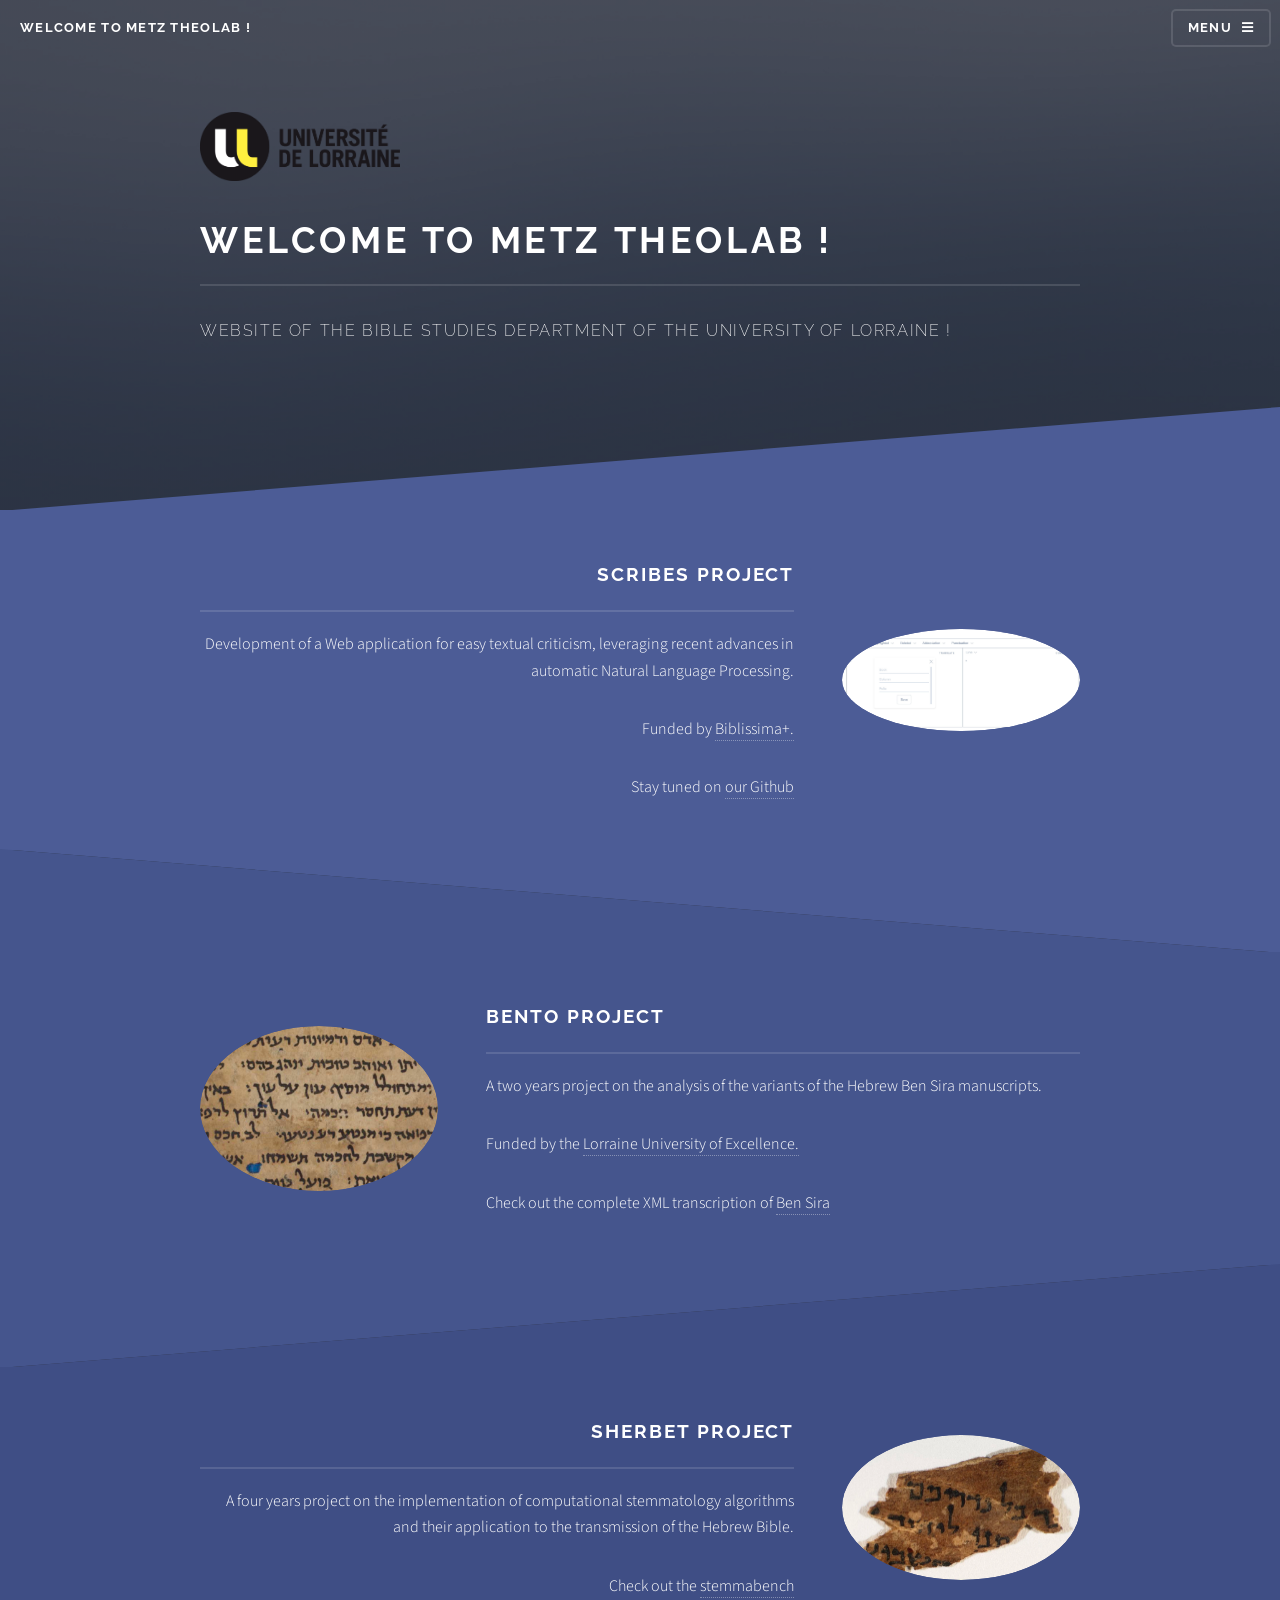
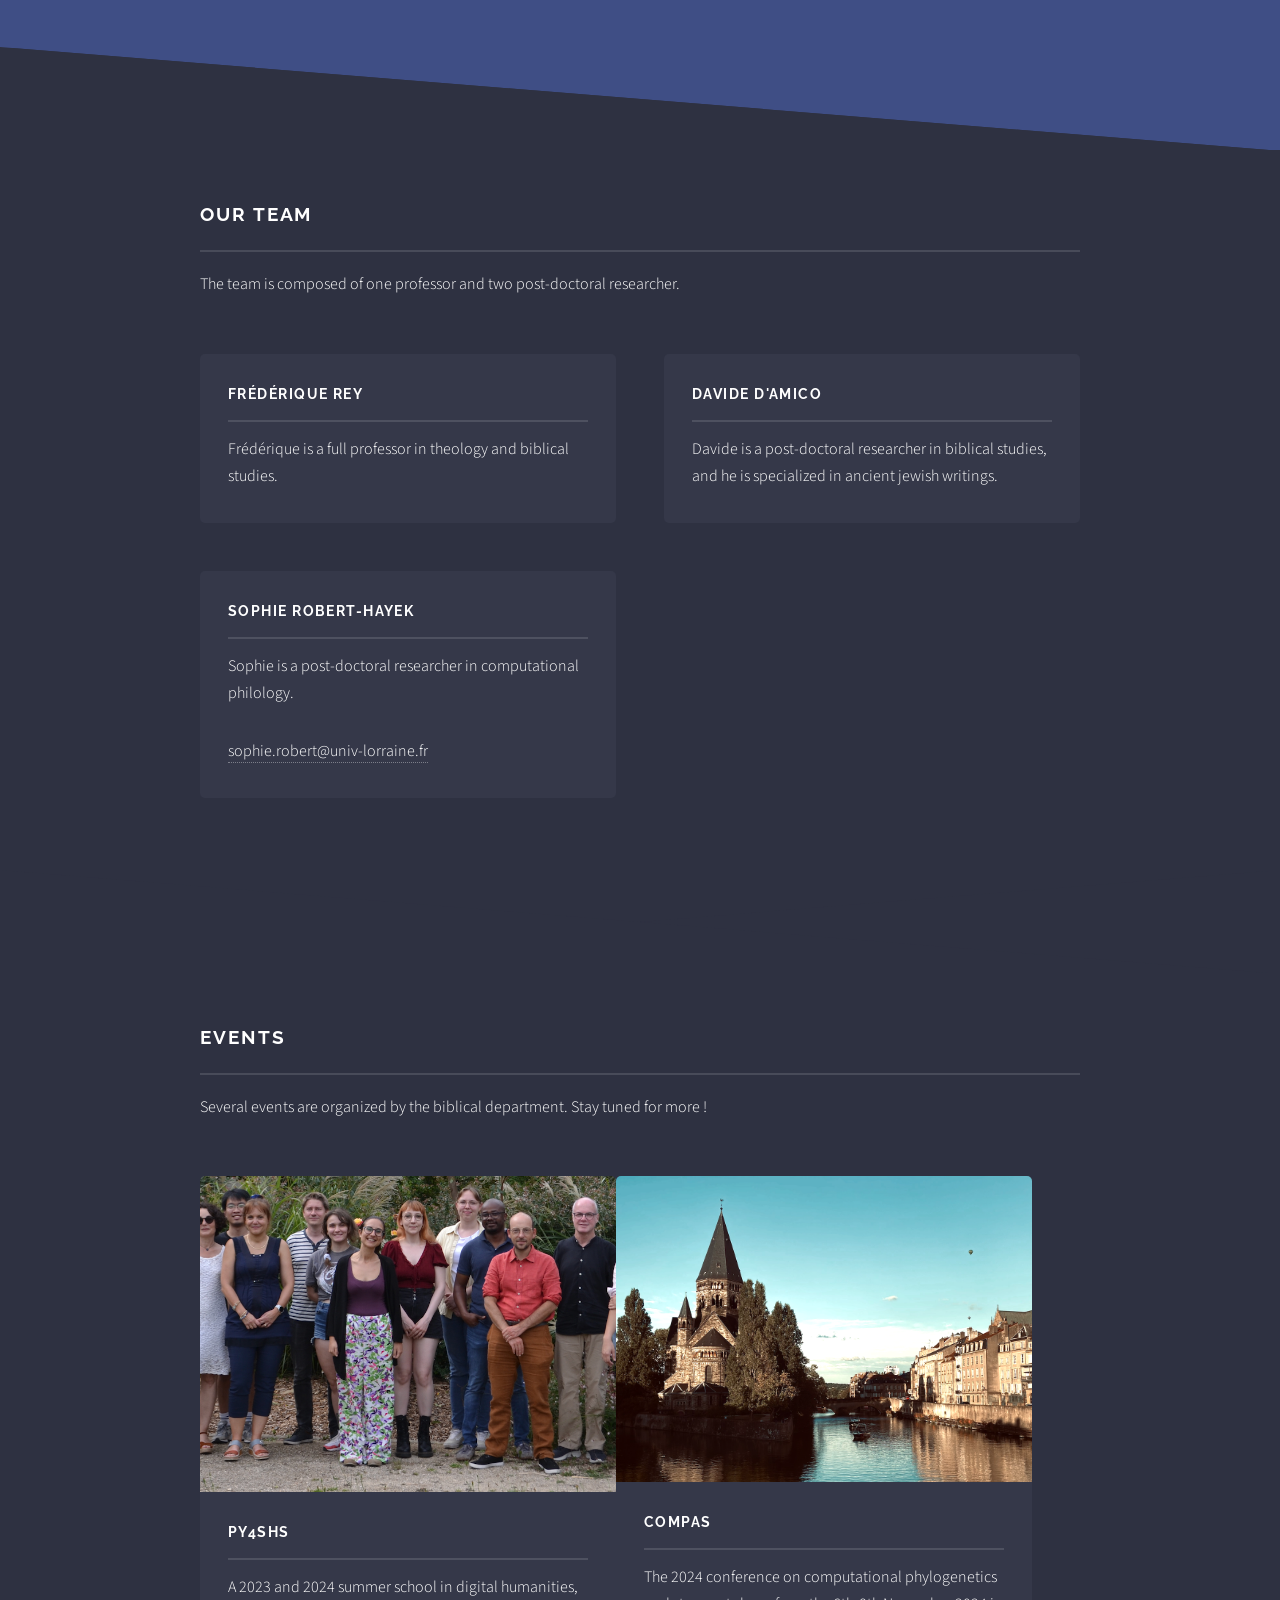
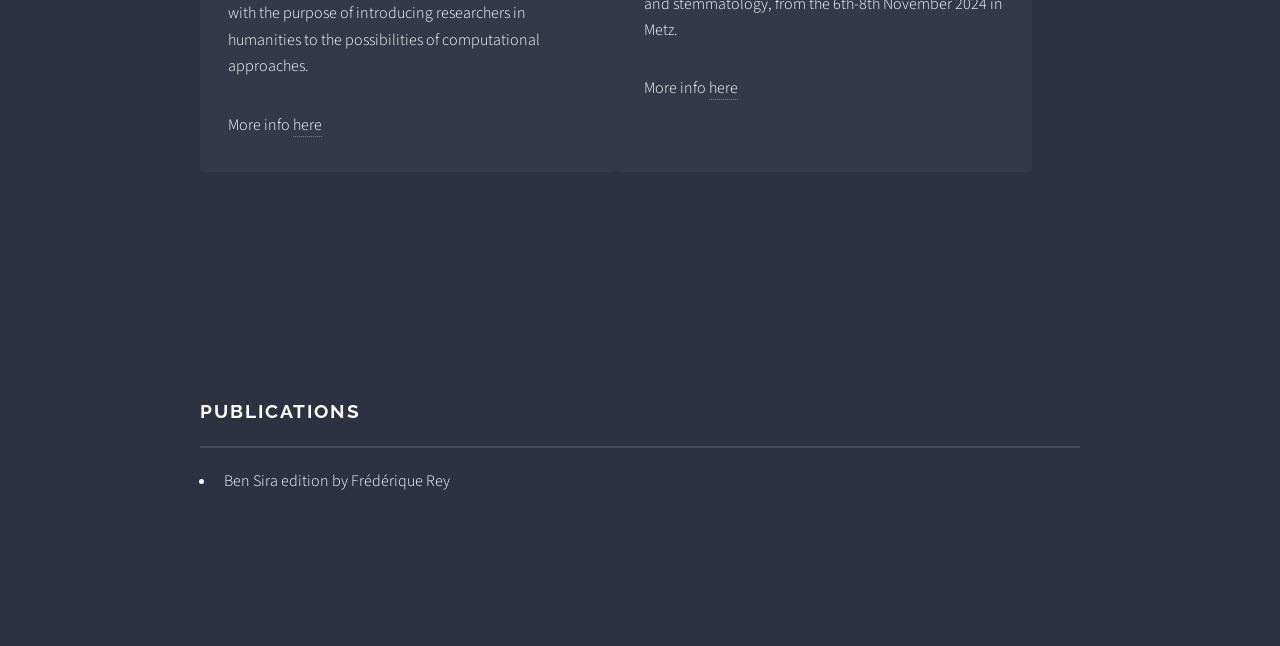
==== public/index.html @ 6e2c1bf9 "Refactor to fit automatic deployment standards" ====
<!DOCTYPE HTML>
<!--
	Solid State by HTML5 UP
	html5up.net | @ajlkn
	Free for personal and commercial use under the CCA 3.0 license (html5up.net/license)
-->
<html>
	<head>
		<title>Metz theolab</title>
		<meta charset="utf-8" />
		<meta name="viewport" content="width=device-width, initial-scale=1, user-scalable=no" />
		<link rel="stylesheet" href="assets/css/main.css" />
		<noscript><link rel="stylesheet" href="assets/css/noscript.css" /></noscript>
	</head>
	<body class="is-preload">

		<!-- Page Wrapper -->
			<div id="page-wrapper">

				<!-- Header -->
					<header id="header" class="alt">
						<h1><a href="index.html">Welcome to Metz theolab !</a></h1>
						<nav>
							<a href="#menu">Menu</a>
						</nav>
					</header>

				<!-- Menu -->
					<nav id="menu">
						<div class="inner">
							<h2>Menu</h2>
							<ul class="links">
								<li><a href="index.html">Home</a></li>
								<li><a href="#projects">Projects</a></li>
								<li><a href="#team">Team</a></li>
								<li><a href="#events">Events</a></li>
								<li><a href="#publications">Publications</a></li>

							</ul>
							<a href="#" class="close">Close</a>
						</div>
					</nav>

				<!-- Banner -->
					<section id="banner">
						<div class="inner">
							<div class="logo"><img src="images/logo.png" alt="" width="200px" /></div>
							<h2>Welcome to Metz theolab !</h2>
							<p>Website of the Bible studies department of the University of Lorraine !</p>
						</div>
					</section>

				<!-- Wrapper -->
					<section id="projects">

						<!-- One -->
							<section id="one" class="wrapper spotlight style1">
								<div class="inner">
									<a href="#" class="image"><img src="images/scribes.png" alt="" /></a>
									<div class="content">
										<h2 class="major">SCRIBES project</h2>
										<p>Development of a Web application for easy textual criticism, leveraging recent advances in automatic Natural Language Processing.</p>
										<p>Funded by <a href="https://projet.biblissima.fr">Biblissima+.</a></p>
										<p>Stay tuned on <a href="https://github.com/orgs/scribes-app/repositories">our Github</a></p>
									</div>
								</div>
							</section>

						<!-- Two -->
							<section id="two" class="wrapper alt spotlight style2">
								<div class="inner">
									<a href="#" class="image"><img src="images/bs.jpeg" alt="" /></a>
									<div class="content">
										<h2 class="major">BENTO project</h2>
										<p>A two years project on the analysis of the variants of the Hebrew Ben Sira manuscripts.</p>
										<p>Funded by the <a href="https://www.univ-lorraine.fr/lue/">Lorraine University of Excellence.</a></p>
										<p>Check out the complete XML transcription of <a href="https://github.com/metz-theolab/bensira-xml">Ben Sira</a></p>
									</div>
								</div>
							</section>

						<!-- Three -->
							<section id="three" class="wrapper spotlight style3">
								<div class="inner">
									<a href="#" class="image"><img src="images/qumran.jpeg" alt="" /></a>
									<div class="content">
										<h2 class="major">SHERBET project</h2>
										<p>A four years project on the implementation of computational stemmatology algorithms and their application to the transmission of the Hebrew Bible.</p>
										<p>Check out the <a href="https://github.com/metz-theolab/stemmabench">stemmabench</a></p>
									</div>
								</div>
							</section>

						<!-- Four -->
							<section id="team" class="wrapper alt style1">
								<div class="inner">
									<h2 class="major">Our team</h2>
									<p>The team is composed of one professor and two post-doctoral researcher.</p>
									<section class="features">
										<article>
											<a class="image"><img src="images/pic04.jpg" alt="" /></a>
											<h3 class="major">Frédérique Rey</h3>
											<p>Frédérique is a full professor in theology and biblical studies.</p>
										</article>
										<article>
											<a class="image"><img src="images/pic05.jpg" alt="" /></a>
											<h3 class="major">Davide D'Amico</h3>
											<p>Davide is a post-doctoral researcher in biblical studies, and he is specialized in ancient jewish writings.</p>
										</article>
										<article>
											<a class="image"><img src="images/pic06.jpg" alt="" /></a>
											<h3 class="major">Sophie Robert-Hayek</h3>
											<p>Sophie is a post-doctoral researcher in computational philology.</p>
											<p><a href= "mailto: sophie.robert@univ-lorraine.fr"> sophie.robert@univ-lorraine.fr</p>
										</article>
									</section>
								</div>
							</section>

					</section>

				<!-- Footer -->
					<section id="events" class="wrapper alt style1">

						<div class="inner">
							<h2 class="major">Events</h2>
							<p>Several events are organized by the biblical department. Stay tuned for more !</p>
						<section class="features">
						<article>
							<a class="image"><img src="images/py4shs.png" alt="" /></a>
							<h3 class="major">Py4SHS</h3>
							<p>A 2023 and 2024 summer school in digital humanities, with the purpose of introducing researchers in humanities to the possibilities of computational approaches.</p>
							<p>More info <a href="https://py4shs.github.io">here</p>
						</article>
						<article>
							<a class="image"><img src="images/compas.png" alt="" /></a>
							<h3 class="major">COMPAS</h3>
							<p>The 2024 conference on computational phylogenetics and stemmatology, from the 6th-8th November 2024 in Metz.</p>
							<p>More info <a href= "https://compas2024.github.io">here</p>
						</article>
					</section>

						</div>
					</section>
				</section>
					<section id="publications" class="wrapper alt style1">
						<div class="inner">
							<h2 class="major">Publications</h2>
						<ul>
						<li>Ben Sira edition by Frédérique Rey</li>
						</ul>
					</div>

					</section>

			</div>

		<!-- Scripts -->
			<script src="assets/js/jquery.min.js"></script>
			<script src="assets/js/jquery.scrollex.min.js"></script>
			<script src="assets/js/browser.min.js"></script>
			<script src="assets/js/breakpoints.min.js"></script>
			<script src="assets/js/util.js"></script>
			<script src="assets/js/main.js"></script>

	</body>
</html>
---- public/assets/css/main.css ----
@import url(fontawesome-all.min.css);
@import url("https://fonts.googleapis.com/css?family=Raleway:200,700|Source+Sans+Pro:300,600,300italic,600italic");

/*
	Solid State by HTML5 UP
	html5up.net | @ajlkn
	Free for personal and commercial use under the CCA 3.0 license (html5up.net/license)
*/

html, body, div, span, applet, object,
iframe, h1, h2, h3, h4, h5, h6, p, blockquote,
pre, a, abbr, acronym, address, big, cite,
code, del, dfn, em, img, ins, kbd, q, s, samp,
small, strike, strong, sub, sup, tt, var, b,
u, i, center, dl, dt, dd, ol, ul, li, fieldset,
form, label, legend, table, caption, tbody,
tfoot, thead, tr, th, td, article, aside,
canvas, details, embed, figure, figcaption,
footer, header, hgroup, menu, nav, output, ruby,
section, summary, time, mark, audio, video {
	margin: 0;
	padding: 0;
	border: 0;
	font-size: 100%;
	font: inherit;
	vertical-align: baseline;}

article, aside, details, figcaption, figure,
footer, header, hgroup, menu, nav, section {
	display: block;}

body {
	line-height: 1;
}

ol, ul {
	list-style: none;
}

blockquote, q {
	quotes: none;
}

	blockquote:before, blockquote:after, q:before, q:after {
		content: '';
		content: none;
	}

table {
	border-collapse: collapse;
	border-spacing: 0;
}

body {
	-webkit-text-size-adjust: none;
}

mark {
	background-color: transparent;
	color: inherit;
}

input::-moz-focus-inner {
	border: 0;
	padding: 0;
}

input, select, textarea {
	-moz-appearance: none;
	-webkit-appearance: none;
	-ms-appearance: none;
	appearance: none;
}

/* Basic */

	@-ms-viewport {
		width: device-width;
	}

	body {
		-ms-overflow-style: scrollbar;
	}

	@media screen and (max-width: 480px) {

		html, body {
			min-width: 320px;
		}

	}

	html {
		box-sizing: border-box;
	}

	*, *:before, *:after {
		box-sizing: inherit;
	}

	body {
		background-color: #2e3141;
		background-image: linear-gradient(to top, rgba(46, 49, 65, 0.8), rgba(46, 49, 65, 0.8)), url("../../images/bg.jpg");
		background-size: auto,
 cover;
		background-attachment: fixed,
 fixed;
		background-position: center,
 center;
	}

		body.is-preload *, body.is-preload *:before, body.is-preload *:after {
			-moz-animation: none !important;
			-webkit-animation: none !important;
			-ms-animation: none !important;
			animation: none !important;
			-moz-transition: none !important;
			-webkit-transition: none !important;
			-ms-transition: none !important;
			transition: none !important;
		}

/* Type */

	body, input, select, textarea {
		color: #ffffff;
		font-family: "Source Sans Pro", Helvetica, sans-serif;
		font-size: 16.5pt;
		font-weight: 300;
		line-height: 1.65;
	}

		@media screen and (max-width: 1680px) {

			body, input, select, textarea {
				font-size: 13pt;
			}

		}

		@media screen and (max-width: 1280px) {

			body, input, select, textarea {
				font-size: 12pt;
			}

		}

		@media screen and (max-width: 980px) {

			body, input, select, textarea {
				font-size: 12pt;
			}

		}

		@media screen and (max-width: 736px) {

			body, input, select, textarea {
				font-size: 12pt;
			}

		}

		@media screen and (max-width: 480px) {

			body, input, select, textarea {
				font-size: 12pt;
			}

		}

	a {
		-moz-transition: color 0.2s ease-in-out, border-bottom-color 0.2s ease-in-out;
		-webkit-transition: color 0.2s ease-in-out, border-bottom-color 0.2s ease-in-out;
		-ms-transition: color 0.2s ease-in-out, border-bottom-color 0.2s ease-in-out;
		transition: color 0.2s ease-in-out, border-bottom-color 0.2s ease-in-out;
		border-bottom: dotted 1px rgba(255, 255, 255, 0.35);
		color: #ffffff;
		text-decoration: none;
	}

		a:hover {
			border-bottom-color: transparent;
			color: #ffffff !important;
		}

		a.special:not(.button) {
			text-decoration: none;
			border-bottom: 0;
			display: block;
			font-family: Raleway, Helvetica, sans-serif;
			font-size: 0.8em;
			font-weight: 700;
			letter-spacing: 0.1em;
			margin: 0 0 2em 0;
			text-transform: uppercase;
		}

			a.special:not(.button):before {
				-moz-osx-font-smoothing: grayscale;
				-webkit-font-smoothing: antialiased;
				display: inline-block;
				font-style: normal;
				font-variant: normal;
				text-rendering: auto;
				line-height: 1;
				text-transform: none !important;
				font-family: 'Font Awesome 5 Free';
				font-weight: 900;
			}

			a.special:not(.button):before {
				-moz-transition: background-color 0.2s ease-in-out;
				-webkit-transition: background-color 0.2s ease-in-out;
				-ms-transition: background-color 0.2s ease-in-out;
				transition: background-color 0.2s ease-in-out;
				border-radius: 100%;
				border: solid 2px rgba(255, 255, 255, 0.125);
				content: '\f105';
				display: inline-block;
				font-size: 1.25em;
				height: 2em;
				line-height: 1.75em;
				margin-right: 0.85em;
				text-align: center;
				text-indent: 0.15em;
				vertical-align: middle;
				width: 2em;
			}

			a.special:not(.button):hover:before {
				background-color: rgba(255, 255, 255, 0.025);
			}

			a.special:not(.button):active:before {
				background-color: rgba(255, 255, 255, 0.075);
			}

	strong, b {
		color: #ffffff;
		font-weight: 600;
	}

	em, i {
		font-style: italic;
	}

	p {
		margin: 0 0 2em 0;
	}

	h1, h2, h3, h4, h5, h6 {
		color: #ffffff;
		font-family: Raleway, Helvetica, sans-serif;
		font-weight: 700;
		letter-spacing: 0.1em;
		margin: 0 0 1em 0;
		text-transform: uppercase;
	}

		h1 a, h2 a, h3 a, h4 a, h5 a, h6 a {
			color: inherit;
			text-decoration: none;
			border-bottom: 0;
		}

		h1 span, h2 span, h3 span, h4 span, h5 span, h6 span {
			font-weight: 200;
		}

		h1.major, h2.major, h3.major, h4.major, h5.major, h6.major {
			padding-bottom: 1em;
			border-bottom: solid 2px rgba(255, 255, 255, 0.125);
		}

	h2 {
		font-size: 1.2em;
	}

	h3 {
		font-size: 0.9em;
	}

	h4 {
		font-size: 0.7em;
	}

	h5 {
		font-size: 0.7em;
	}

	h6 {
		font-size: 0.7em;
	}

	@media screen and (max-width: 736px) {

		h2 {
			font-size: 1em;
		}

		h3 {
			font-size: 0.8em;
		}

	}

	sub {
		font-size: 0.8em;
		position: relative;
		top: 0.5em;
	}

	sup {
		font-size: 0.8em;
		position: relative;
		top: -0.5em;
	}

	blockquote {
		border-left: solid 4px rgba(255, 255, 255, 0.125);
		font-style: italic;
		margin: 0 0 2em 0;
		padding: 0.5em 0 0.5em 2em;
	}

	code {
		background: rgba(255, 255, 255, 0.025);
		border-radius: 5px;
		border: solid 2px rgba(255, 255, 255, 0.125);
		font-family: "Courier New", monospace;
		font-size: 0.9em;
		margin: 0 0.25em;
		padding: 0.25em 0.65em;
	}

	pre {
		-webkit-overflow-scrolling: touch;
		font-family: "Courier New", monospace;
		font-size: 0.9em;
		margin: 0 0 2em 0;
	}

		pre code {
			display: block;
			line-height: 1.75em;
			padding: 1em 1.5em;
			overflow-x: auto;
		}

	hr {
		border: 0;
		border-bottom: solid 2px rgba(255, 255, 255, 0.125);
		margin: 2.5em 0;
	}

		hr.major {
			margin: 4em 0;
		}

	.align-left {
		text-align: left;
	}

	.align-center {
		text-align: center;
	}

	.align-right {
		text-align: right;
	}

/* Row */

	.row {
		display: flex;
		flex-wrap: wrap;
		box-sizing: border-box;
		align-items: stretch;
	}

		.row > * {
			box-sizing: border-box;
		}

		.row.gtr-uniform > * > :last-child {
			margin-bottom: 0;
		}

		.row.aln-left {
			justify-content: flex-start;
		}

		.row.aln-center {
			justify-content: center;
		}

		.row.aln-right {
			justify-content: flex-end;
		}

		.row.aln-top {
			align-items: flex-start;
		}

		.row.aln-middle {
			align-items: center;
		}

		.row.aln-bottom {
			align-items: flex-end;
		}

		.row > .imp {
			order: -1;
		}

		.row > .col-1 {
			width: 8.33333%;
		}

		.row > .off-1 {
			margin-left: 8.33333%;
		}

		.row > .col-2 {
			width: 16.66667%;
		}

		.row > .off-2 {
			margin-left: 16.66667%;
		}

		.row > .col-3 {
			width: 25%;
		}

		.row > .off-3 {
			margin-left: 25%;
		}

		.row > .col-4 {
			width: 33.33333%;
		}

		.row > .off-4 {
			margin-left: 33.33333%;
		}

		.row > .col-5 {
			width: 41.66667%;
		}

		.row > .off-5 {
			margin-left: 41.66667%;
		}

		.row > .col-6 {
			width: 50%;
		}

		.row > .off-6 {
			margin-left: 50%;
		}

		.row > .col-7 {
			width: 58.33333%;
		}

		.row > .off-7 {
			margin-left: 58.33333%;
		}

		.row > .col-8 {
			width: 66.66667%;
		}

		.row > .off-8 {
			margin-left: 66.66667%;
		}

		.row > .col-9 {
			width: 75%;
		}

		.row > .off-9 {
			margin-left: 75%;
		}

		.row > .col-10 {
			width: 83.33333%;
		}

		.row > .off-10 {
			margin-left: 83.33333%;
		}

		.row > .col-11 {
			width: 91.66667%;
		}

		.row > .off-11 {
			margin-left: 91.66667%;
		}

		.row > .col-12 {
			width: 100%;
		}

		.row > .off-12 {
			margin-left: 100%;
		}

		.row.gtr-0 {
			margin-top: 0;
			margin-left: 0em;
		}

			.row.gtr-0 > * {
				padding: 0 0 0 0em;
			}

			.row.gtr-0.gtr-uniform {
				margin-top: 0em;
			}

				.row.gtr-0.gtr-uniform > * {
					padding-top: 0em;
				}

		.row.gtr-25 {
			margin-top: 0;
			margin-left: -0.4375em;
		}

			.row.gtr-25 > * {
				padding: 0 0 0 0.4375em;
			}

			.row.gtr-25.gtr-uniform {
				margin-top: -0.4375em;
			}

				.row.gtr-25.gtr-uniform > * {
					padding-top: 0.4375em;
				}

		.row.gtr-50 {
			margin-top: 0;
			margin-left: -0.875em;
		}

			.row.gtr-50 > * {
				padding: 0 0 0 0.875em;
			}

			.row.gtr-50.gtr-uniform {
				margin-top: -0.875em;
			}

				.row.gtr-50.gtr-uniform > * {
					padding-top: 0.875em;
				}

		.row {
			margin-top: 0;
			margin-left: -1.75em;
		}

			.row > * {
				padding: 0 0 0 1.75em;
			}

			.row.gtr-uniform {
				margin-top: -1.75em;
			}

				.row.gtr-uniform > * {
					padding-top: 1.75em;
				}

		.row.gtr-150 {
			margin-top: 0;
			margin-left: -2.625em;
		}

			.row.gtr-150 > * {
				padding: 0 0 0 2.625em;
			}

			.row.gtr-150.gtr-uniform {
				margin-top: -2.625em;
			}

				.row.gtr-150.gtr-uniform > * {
					padding-top: 2.625em;
				}

		.row.gtr-200 {
			margin-top: 0;
			margin-left: -3.5em;
		}

			.row.gtr-200 > * {
				padding: 0 0 0 3.5em;
			}

			.row.gtr-200.gtr-uniform {
				margin-top: -3.5em;
			}

				.row.gtr-200.gtr-uniform > * {
					padding-top: 3.5em;
				}

		@media screen and (max-width: 1680px) {

			.row {
				display: flex;
				flex-wrap: wrap;
				box-sizing: border-box;
				align-items: stretch;
			}

				.row > * {
					box-sizing: border-box;
				}

				.row.gtr-uniform > * > :last-child {
					margin-bottom: 0;
				}

				.row.aln-left {
					justify-content: flex-start;
				}

				.row.aln-center {
					justify-content: center;
				}

				.row.aln-right {
					justify-content: flex-end;
				}

				.row.aln-top {
					align-items: flex-start;
				}

				.row.aln-middle {
					align-items: center;
				}

				.row.aln-bottom {
					align-items: flex-end;
				}

				.row > .imp-xlarge {
					order: -1;
				}

				.row > .col-1-xlarge {
					width: 8.33333%;
				}

				.row > .off-1-xlarge {
					margin-left: 8.33333%;
				}

				.row > .col-2-xlarge {
					width: 16.66667%;
				}

				.row > .off-2-xlarge {
					margin-left: 16.66667%;
				}

				.row > .col-3-xlarge {
					width: 25%;
				}

				.row > .off-3-xlarge {
					margin-left: 25%;
				}

				.row > .col-4-xlarge {
					width: 33.33333%;
				}

				.row > .off-4-xlarge {
					margin-left: 33.33333%;
				}

				.row > .col-5-xlarge {
					width: 41.66667%;
				}

				.row > .off-5-xlarge {
					margin-left: 41.66667%;
				}

				.row > .col-6-xlarge {
					width: 50%;
				}

				.row > .off-6-xlarge {
					margin-left: 50%;
				}

				.row > .col-7-xlarge {
					width: 58.33333%;
				}

				.row > .off-7-xlarge {
					margin-left: 58.33333%;
				}

				.row > .col-8-xlarge {
					width: 66.66667%;
				}

				.row > .off-8-xlarge {
					margin-left: 66.66667%;
				}

				.row > .col-9-xlarge {
					width: 75%;
				}

				.row > .off-9-xlarge {
					margin-left: 75%;
				}

				.row > .col-10-xlarge {
					width: 83.33333%;
				}

				.row > .off-10-xlarge {
					margin-left: 83.33333%;
				}

				.row > .col-11-xlarge {
					width: 91.66667%;
				}

				.row > .off-11-xlarge {
					margin-left: 91.66667%;
				}

				.row > .col-12-xlarge {
					width: 100%;
				}

				.row > .off-12-xlarge {
					margin-left: 100%;
				}

				.row.gtr-0 {
					margin-top: 0;
					margin-left: 0em;
				}

					.row.gtr-0 > * {
						padding: 0 0 0 0em;
					}

					.row.gtr-0.gtr-uniform {
						margin-top: 0em;
					}

						.row.gtr-0.gtr-uniform > * {
							padding-top: 0em;
						}

				.row.gtr-25 {
					margin-top: 0;
					margin-left: -0.4375em;
				}

					.row.gtr-25 > * {
						padding: 0 0 0 0.4375em;
					}

					.row.gtr-25.gtr-uniform {
						margin-top: -0.4375em;
					}

						.row.gtr-25.gtr-uniform > * {
							padding-top: 0.4375em;
						}

				.row.gtr-50 {
					margin-top: 0;
					margin-left: -0.875em;
				}

					.row.gtr-50 > * {
						padding: 0 0 0 0.875em;
					}

					.row.gtr-50.gtr-uniform {
						margin-top: -0.875em;
					}

						.row.gtr-50.gtr-uniform > * {
							padding-top: 0.875em;
						}

				.row {
					margin-top: 0;
					margin-left: -1.75em;
				}

					.row > * {
						padding: 0 0 0 1.75em;
					}

					.row.gtr-uniform {
						margin-top: -1.75em;
					}

						.row.gtr-uniform > * {
							padding-top: 1.75em;
						}

				.row.gtr-150 {
					margin-top: 0;
					margin-left: -2.625em;
				}

					.row.gtr-150 > * {
						padding: 0 0 0 2.625em;
					}

					.row.gtr-150.gtr-uniform {
						margin-top: -2.625em;
					}

						.row.gtr-150.gtr-uniform > * {
							padding-top: 2.625em;
						}

				.row.gtr-200 {
					margin-top: 0;
					margin-left: -3.5em;
				}

					.row.gtr-200 > * {
						padding: 0 0 0 3.5em;
					}

					.row.gtr-200.gtr-uniform {
						margin-top: -3.5em;
					}

						.row.gtr-200.gtr-uniform > * {
							padding-top: 3.5em;
						}

		}

		@media screen and (max-width: 1280px) {

			.row {
				display: flex;
				flex-wrap: wrap;
				box-sizing: border-box;
				align-items: stretch;
			}

				.row > * {
					box-sizing: border-box;
				}

				.row.gtr-uniform > * > :last-child {
					margin-bottom: 0;
				}

				.row.aln-left {
					justify-content: flex-start;
				}

				.row.aln-center {
					justify-content: center;
				}

				.row.aln-right {
					justify-content: flex-end;
				}

				.row.aln-top {
					align-items: flex-start;
				}

				.row.aln-middle {
					align-items: center;
				}

				.row.aln-bottom {
					align-items: flex-end;
				}

				.row > .imp-large {
					order: -1;
				}

				.row > .col-1-large {
					width: 8.33333%;
				}

				.row > .off-1-large {
					margin-left: 8.33333%;
				}

				.row > .col-2-large {
					width: 16.66667%;
				}

				.row > .off-2-large {
					margin-left: 16.66667%;
				}

				.row > .col-3-large {
					width: 25%;
				}

				.row > .off-3-large {
					margin-left: 25%;
				}

				.row > .col-4-large {
					width: 33.33333%;
				}

				.row > .off-4-large {
					margin-left: 33.33333%;
				}

				.row > .col-5-large {
					width: 41.66667%;
				}

				.row > .off-5-large {
					margin-left: 41.66667%;
				}

				.row > .col-6-large {
					width: 50%;
				}

				.row > .off-6-large {
					margin-left: 50%;
				}

				.row > .col-7-large {
					width: 58.33333%;
				}

				.row > .off-7-large {
					margin-left: 58.33333%;
				}

				.row > .col-8-large {
					width: 66.66667%;
				}

				.row > .off-8-large {
					margin-left: 66.66667%;
				}

				.row > .col-9-large {
					width: 75%;
				}

				.row > .off-9-large {
					margin-left: 75%;
				}

				.row > .col-10-large {
					width: 83.33333%;
				}

				.row > .off-10-large {
					margin-left: 83.33333%;
				}

				.row > .col-11-large {
					width: 91.66667%;
				}

				.row > .off-11-large {
					margin-left: 91.66667%;
				}

				.row > .col-12-large {
					width: 100%;
				}

				.row > .off-12-large {
					margin-left: 100%;
				}

				.row.gtr-0 {
					margin-top: 0;
					margin-left: 0em;
				}

					.row.gtr-0 > * {
						padding: 0 0 0 0em;
					}

					.row.gtr-0.gtr-uniform {
						margin-top: 0em;
					}

						.row.gtr-0.gtr-uniform > * {
							padding-top: 0em;
						}

				.row.gtr-25 {
					margin-top: 0;
					margin-left: -0.4375em;
				}

					.row.gtr-25 > * {
						padding: 0 0 0 0.4375em;
					}

					.row.gtr-25.gtr-uniform {
						margin-top: -0.4375em;
					}

						.row.gtr-25.gtr-uniform > * {
							padding-top: 0.4375em;
						}

				.row.gtr-50 {
					margin-top: 0;
					margin-left: -0.875em;
				}

					.row.gtr-50 > * {
						padding: 0 0 0 0.875em;
					}

					.row.gtr-50.gtr-uniform {
						margin-top: -0.875em;
					}

						.row.gtr-50.gtr-uniform > * {
							padding-top: 0.875em;
						}

				.row {
					margin-top: 0;
					margin-left: -1.75em;
				}

					.row > * {
						padding: 0 0 0 1.75em;
					}

					.row.gtr-uniform {
						margin-top: -1.75em;
					}

						.row.gtr-uniform > * {
							padding-top: 1.75em;
						}

				.row.gtr-150 {
					margin-top: 0;
					margin-left: -2.625em;
				}

					.row.gtr-150 > * {
						padding: 0 0 0 2.625em;
					}

					.row.gtr-150.gtr-uniform {
						margin-top: -2.625em;
					}

						.row.gtr-150.gtr-uniform > * {
							padding-top: 2.625em;
						}

				.row.gtr-200 {
					margin-top: 0;
					margin-left: -3.5em;
				}

					.row.gtr-200 > * {
						padding: 0 0 0 3.5em;
					}

					.row.gtr-200.gtr-uniform {
						margin-top: -3.5em;
					}

						.row.gtr-200.gtr-uniform > * {
							padding-top: 3.5em;
						}

		}

		@media screen and (max-width: 980px) {

			.row {
				display: flex;
				flex-wrap: wrap;
				box-sizing: border-box;
				align-items: stretch;
			}

				.row > * {
					box-sizing: border-box;
				}

				.row.gtr-uniform > * > :last-child {
					margin-bottom: 0;
				}

				.row.aln-left {
					justify-content: flex-start;
				}

				.row.aln-center {
					justify-content: center;
				}

				.row.aln-right {
					justify-content: flex-end;
				}

				.row.aln-top {
					align-items: flex-start;
				}

				.row.aln-middle {
					align-items: center;
				}

				.row.aln-bottom {
					align-items: flex-end;
				}

				.row > .imp-medium {
					order: -1;
				}

				.row > .col-1-medium {
					width: 8.33333%;
				}

				.row > .off-1-medium {
					margin-left: 8.33333%;
				}

				.row > .col-2-medium {
					width: 16.66667%;
				}

				.row > .off-2-medium {
					margin-left: 16.66667%;
				}

				.row > .col-3-medium {
					width: 25%;
				}

				.row > .off-3-medium {
					margin-left: 25%;
				}

				.row > .col-4-medium {
					width: 33.33333%;
				}

				.row > .off-4-medium {
					margin-left: 33.33333%;
				}

				.row > .col-5-medium {
					width: 41.66667%;
				}

				.row > .off-5-medium {
					margin-left: 41.66667%;
				}

				.row > .col-6-medium {
					width: 50%;
				}

				.row > .off-6-medium {
					margin-left: 50%;
				}

				.row > .col-7-medium {
					width: 58.33333%;
				}

				.row > .off-7-medium {
					margin-left: 58.33333%;
				}

				.row > .col-8-medium {
					width: 66.66667%;
				}

				.row > .off-8-medium {
					margin-left: 66.66667%;
				}

				.row > .col-9-medium {
					width: 75%;
				}

				.row > .off-9-medium {
					margin-left: 75%;
				}

				.row > .col-10-medium {
					width: 83.33333%;
				}

				.row > .off-10-medium {
					margin-left: 83.33333%;
				}

				.row > .col-11-medium {
					width: 91.66667%;
				}

				.row > .off-11-medium {
					margin-left: 91.66667%;
				}

				.row > .col-12-medium {
					width: 100%;
				}

				.row > .off-12-medium {
					margin-left: 100%;
				}

				.row.gtr-0 {
					margin-top: 0;
					margin-left: 0em;
				}

					.row.gtr-0 > * {
						padding: 0 0 0 0em;
					}

					.row.gtr-0.gtr-uniform {
						margin-top: 0em;
					}

						.row.gtr-0.gtr-uniform > * {
							padding-top: 0em;
						}

				.row.gtr-25 {
					margin-top: 0;
					margin-left: -0.4375em;
				}

					.row.gtr-25 > * {
						padding: 0 0 0 0.4375em;
					}

					.row.gtr-25.gtr-uniform {
						margin-top: -0.4375em;
					}

						.row.gtr-25.gtr-uniform > * {
							padding-top: 0.4375em;
						}

				.row.gtr-50 {
					margin-top: 0;
					margin-left: -0.875em;
				}

					.row.gtr-50 > * {
						padding: 0 0 0 0.875em;
					}

					.row.gtr-50.gtr-uniform {
						margin-top: -0.875em;
					}

						.row.gtr-50.gtr-uniform > * {
							padding-top: 0.875em;
						}

				.row {
					margin-top: 0;
					margin-left: -1.75em;
				}

					.row > * {
						padding: 0 0 0 1.75em;
					}

					.row.gtr-uniform {
						margin-top: -1.75em;
					}

						.row.gtr-uniform > * {
							padding-top: 1.75em;
						}

				.row.gtr-150 {
					margin-top: 0;
					margin-left: -2.625em;
				}

					.row.gtr-150 > * {
						padding: 0 0 0 2.625em;
					}

					.row.gtr-150.gtr-uniform {
						margin-top: -2.625em;
					}

						.row.gtr-150.gtr-uniform > * {
							padding-top: 2.625em;
						}

				.row.gtr-200 {
					margin-top: 0;
					margin-left: -3.5em;
				}

					.row.gtr-200 > * {
						padding: 0 0 0 3.5em;
					}

					.row.gtr-200.gtr-uniform {
						margin-top: -3.5em;
					}

						.row.gtr-200.gtr-uniform > * {
							padding-top: 3.5em;
						}

		}

		@media screen and (max-width: 736px) {

			.row {
				display: flex;
				flex-wrap: wrap;
				box-sizing: border-box;
				align-items: stretch;
			}

				.row > * {
					box-sizing: border-box;
				}

				.row.gtr-uniform > * > :last-child {
					margin-bottom: 0;
				}

				.row.aln-left {
					justify-content: flex-start;
				}

				.row.aln-center {
					justify-content: center;
				}

				.row.aln-right {
					justify-content: flex-end;
				}

				.row.aln-top {
					align-items: flex-start;
				}

				.row.aln-middle {
					align-items: center;
				}

				.row.aln-bottom {
					align-items: flex-end;
				}

				.row > .imp-small {
					order: -1;
				}

				.row > .col-1-small {
					width: 8.33333%;
				}

				.row > .off-1-small {
					margin-left: 8.33333%;
				}

				.row > .col-2-small {
					width: 16.66667%;
				}

				.row > .off-2-small {
					margin-left: 16.66667%;
				}

				.row > .col-3-small {
					width: 25%;
				}

				.row > .off-3-small {
					margin-left: 25%;
				}

				.row > .col-4-small {
					width: 33.33333%;
				}

				.row > .off-4-small {
					margin-left: 33.33333%;
				}

				.row > .col-5-small {
					width: 41.66667%;
				}

				.row > .off-5-small {
					margin-left: 41.66667%;
				}

				.row > .col-6-small {
					width: 50%;
				}

				.row > .off-6-small {
					margin-left: 50%;
				}

				.row > .col-7-small {
					width: 58.33333%;
				}

				.row > .off-7-small {
					margin-left: 58.33333%;
				}

				.row > .col-8-small {
					width: 66.66667%;
				}

				.row > .off-8-small {
					margin-left: 66.66667%;
				}

				.row > .col-9-small {
					width: 75%;
				}

				.row > .off-9-small {
					margin-left: 75%;
				}

				.row > .col-10-small {
					width: 83.33333%;
				}

				.row > .off-10-small {
					margin-left: 83.33333%;
				}

				.row > .col-11-small {
					width: 91.66667%;
				}

				.row > .off-11-small {
					margin-left: 91.66667%;
				}

				.row > .col-12-small {
					width: 100%;
				}

				.row > .off-12-small {
					margin-left: 100%;
				}

				.row.gtr-0 {
					margin-top: 0;
					margin-left: 0em;
				}

					.row.gtr-0 > * {
						padding: 0 0 0 0em;
					}

					.row.gtr-0.gtr-uniform {
						margin-top: 0em;
					}

						.row.gtr-0.gtr-uniform > * {
							padding-top: 0em;
						}

				.row.gtr-25 {
					margin-top: 0;
					margin-left: -0.3125em;
				}

					.row.gtr-25 > * {
						padding: 0 0 0 0.3125em;
					}

					.row.gtr-25.gtr-uniform {
						margin-top: -0.3125em;
					}

						.row.gtr-25.gtr-uniform > * {
							padding-top: 0.3125em;
						}

				.row.gtr-50 {
					margin-top: 0;
					margin-left: -0.625em;
				}

					.row.gtr-50 > * {
						padding: 0 0 0 0.625em;
					}

					.row.gtr-50.gtr-uniform {
						margin-top: -0.625em;
					}

						.row.gtr-50.gtr-uniform > * {
							padding-top: 0.625em;
						}

				.row {
					margin-top: 0;
					margin-left: -1.25em;
				}

					.row > * {
						padding: 0 0 0 1.25em;
					}

					.row.gtr-uniform {
						margin-top: -1.25em;
					}

						.row.gtr-uniform > * {
							padding-top: 1.25em;
						}

				.row.gtr-150 {
					margin-top: 0;
					margin-left: -1.875em;
				}

					.row.gtr-150 > * {
						padding: 0 0 0 1.875em;
					}

					.row.gtr-150.gtr-uniform {
						margin-top: -1.875em;
					}

						.row.gtr-150.gtr-uniform > * {
							padding-top: 1.875em;
						}

				.row.gtr-200 {
					margin-top: 0;
					margin-left: -2.5em;
				}

					.row.gtr-200 > * {
						padding: 0 0 0 2.5em;
					}

					.row.gtr-200.gtr-uniform {
						margin-top: -2.5em;
					}

						.row.gtr-200.gtr-uniform > * {
							padding-top: 2.5em;
						}

		}

		@media screen and (max-width: 480px) {

			.row {
				display: flex;
				flex-wrap: wrap;
				box-sizing: border-box;
				align-items: stretch;
			}

				.row > * {
					box-sizing: border-box;
				}

				.row.gtr-uniform > * > :last-child {
					margin-bottom: 0;
				}

				.row.aln-left {
					justify-content: flex-start;
				}

				.row.aln-center {
					justify-content: center;
				}

				.row.aln-right {
					justify-content: flex-end;
				}

				.row.aln-top {
					align-items: flex-start;
				}

				.row.aln-middle {
					align-items: center;
				}

				.row.aln-bottom {
					align-items: flex-end;
				}

				.row > .imp-xsmall {
					order: -1;
				}

				.row > .col-1-xsmall {
					width: 8.33333%;
				}

				.row > .off-1-xsmall {
					margin-left: 8.33333%;
				}

				.row > .col-2-xsmall {
					width: 16.66667%;
				}

				.row > .off-2-xsmall {
					margin-left: 16.66667%;
				}

				.row > .col-3-xsmall {
					width: 25%;
				}

				.row > .off-3-xsmall {
					margin-left: 25%;
				}

				.row > .col-4-xsmall {
					width: 33.33333%;
				}

				.row > .off-4-xsmall {
					margin-left: 33.33333%;
				}

				.row > .col-5-xsmall {
					width: 41.66667%;
				}

				.row > .off-5-xsmall {
					margin-left: 41.66667%;
				}

				.row > .col-6-xsmall {
					width: 50%;
				}

				.row > .off-6-xsmall {
					margin-left: 50%;
				}

				.row > .col-7-xsmall {
					width: 58.33333%;
				}

				.row > .off-7-xsmall {
					margin-left: 58.33333%;
				}

				.row > .col-8-xsmall {
					width: 66.66667%;
				}

				.row > .off-8-xsmall {
					margin-left: 66.66667%;
				}

				.row > .col-9-xsmall {
					width: 75%;
				}

				.row > .off-9-xsmall {
					margin-left: 75%;
				}

				.row > .col-10-xsmall {
					width: 83.33333%;
				}

				.row > .off-10-xsmall {
					margin-left: 83.33333%;
				}

				.row > .col-11-xsmall {
					width: 91.66667%;
				}

				.row > .off-11-xsmall {
					margin-left: 91.66667%;
				}

				.row > .col-12-xsmall {
					width: 100%;
				}

				.row > .off-12-xsmall {
					margin-left: 100%;
				}

				.row.gtr-0 {
					margin-top: 0;
					margin-left: 0em;
				}

					.row.gtr-0 > * {
						padding: 0 0 0 0em;
					}

					.row.gtr-0.gtr-uniform {
						margin-top: 0em;
					}

						.row.gtr-0.gtr-uniform > * {
							padding-top: 0em;
						}

				.row.gtr-25 {
					margin-top: 0;
					margin-left: -0.3125em;
				}

					.row.gtr-25 > * {
						padding: 0 0 0 0.3125em;
					}

					.row.gtr-25.gtr-uniform {
						margin-top: -0.3125em;
					}

						.row.gtr-25.gtr-uniform > * {
							padding-top: 0.3125em;
						}

				.row.gtr-50 {
					margin-top: 0;
					margin-left: -0.625em;
				}

					.row.gtr-50 > * {
						padding: 0 0 0 0.625em;
					}

					.row.gtr-50.gtr-uniform {
						margin-top: -0.625em;
					}

						.row.gtr-50.gtr-uniform > * {
							padding-top: 0.625em;
						}

				.row {
					margin-top: 0;
					margin-left: -1.25em;
				}

					.row > * {
						padding: 0 0 0 1.25em;
					}

					.row.gtr-uniform {
						margin-top: -1.25em;
					}

						.row.gtr-uniform > * {
							padding-top: 1.25em;
						}

				.row.gtr-150 {
					margin-top: 0;
					margin-left: -1.875em;
				}

					.row.gtr-150 > * {
						padding: 0 0 0 1.875em;
					}

					.row.gtr-150.gtr-uniform {
						margin-top: -1.875em;
					}

						.row.gtr-150.gtr-uniform > * {
							padding-top: 1.875em;
						}

				.row.gtr-200 {
					margin-top: 0;
					margin-left: -2.5em;
				}

					.row.gtr-200 > * {
						padding: 0 0 0 2.5em;
					}

					.row.gtr-200.gtr-uniform {
						margin-top: -2.5em;
					}

						.row.gtr-200.gtr-uniform > * {
							padding-top: 2.5em;
						}

		}

		@media screen and (max-width: 360px) {

			.row {
				display: flex;
				flex-wrap: wrap;
				box-sizing: border-box;
				align-items: stretch;
			}

				.row > * {
					box-sizing: border-box;
				}

				.row.gtr-uniform > * > :last-child {
					margin-bottom: 0;
				}

				.row.aln-left {
					justify-content: flex-start;
				}

				.row.aln-center {
					justify-content: center;
				}

				.row.aln-right {
					justify-content: flex-end;
				}

				.row.aln-top {
					align-items: flex-start;
				}

				.row.aln-middle {
					align-items: center;
				}

				.row.aln-bottom {
					align-items: flex-end;
				}

				.row > .imp-xxsmall {
					order: -1;
				}

				.row > .col-1-xxsmall {
					width: 8.33333%;
				}

				.row > .off-1-xxsmall {
					margin-left: 8.33333%;
				}

				.row > .col-2-xxsmall {
					width: 16.66667%;
				}

				.row > .off-2-xxsmall {
					margin-left: 16.66667%;
				}

				.row > .col-3-xxsmall {
					width: 25%;
				}

				.row > .off-3-xxsmall {
					margin-left: 25%;
				}

				.row > .col-4-xxsmall {
					width: 33.33333%;
				}

				.row > .off-4-xxsmall {
					margin-left: 33.33333%;
				}

				.row > .col-5-xxsmall {
					width: 41.66667%;
				}

				.row > .off-5-xxsmall {
					margin-left: 41.66667%;
				}

				.row > .col-6-xxsmall {
					width: 50%;
				}

				.row > .off-6-xxsmall {
					margin-left: 50%;
				}

				.row > .col-7-xxsmall {
					width: 58.33333%;
				}

				.row > .off-7-xxsmall {
					margin-left: 58.33333%;
				}

				.row > .col-8-xxsmall {
					width: 66.66667%;
				}

				.row > .off-8-xxsmall {
					margin-left: 66.66667%;
				}

				.row > .col-9-xxsmall {
					width: 75%;
				}

				.row > .off-9-xxsmall {
					margin-left: 75%;
				}

				.row > .col-10-xxsmall {
					width: 83.33333%;
				}

				.row > .off-10-xxsmall {
					margin-left: 83.33333%;
				}

				.row > .col-11-xxsmall {
					width: 91.66667%;
				}

				.row > .off-11-xxsmall {
					margin-left: 91.66667%;
				}

				.row > .col-12-xxsmall {
					width: 100%;
				}

				.row > .off-12-xxsmall {
					margin-left: 100%;
				}

				.row.gtr-0 {
					margin-top: 0;
					margin-left: 0em;
				}

					.row.gtr-0 > * {
						padding: 0 0 0 0em;
					}

					.row.gtr-0.gtr-uniform {
						margin-top: 0em;
					}

						.row.gtr-0.gtr-uniform > * {
							padding-top: 0em;
						}

				.row.gtr-25 {
					margin-top: 0;
					margin-left: -0.3125em;
				}

					.row.gtr-25 > * {
						padding: 0 0 0 0.3125em;
					}

					.row.gtr-25.gtr-uniform {
						margin-top: -0.3125em;
					}

						.row.gtr-25.gtr-uniform > * {
							padding-top: 0.3125em;
						}

				.row.gtr-50 {
					margin-top: 0;
					margin-left: -0.625em;
				}

					.row.gtr-50 > * {
						padding: 0 0 0 0.625em;
					}

					.row.gtr-50.gtr-uniform {
						margin-top: -0.625em;
					}

						.row.gtr-50.gtr-uniform > * {
							padding-top: 0.625em;
						}

				.row {
					margin-top: 0;
					margin-left: -1.25em;
				}

					.row > * {
						padding: 0 0 0 1.25em;
					}

					.row.gtr-uniform {
						margin-top: -1.25em;
					}

						.row.gtr-uniform > * {
							padding-top: 1.25em;
						}

				.row.gtr-150 {
					margin-top: 0;
					margin-left: -1.875em;
				}

					.row.gtr-150 > * {
						padding: 0 0 0 1.875em;
					}

					.row.gtr-150.gtr-uniform {
						margin-top: -1.875em;
					}

						.row.gtr-150.gtr-uniform > * {
							padding-top: 1.875em;
						}

				.row.gtr-200 {
					margin-top: 0;
					margin-left: -2.5em;
				}

					.row.gtr-200 > * {
						padding: 0 0 0 2.5em;
					}

					.row.gtr-200.gtr-uniform {
						margin-top: -2.5em;
					}

						.row.gtr-200.gtr-uniform > * {
							padding-top: 2.5em;
						}

		}

/* Section/Article */

	section.special, article.special {
		text-align: center;
	}

/* Form */

	form {
		margin: 0 0 2em 0;
	}

		form > :last-child {
			margin-bottom: 0;
		}

		form > .fields {
			display: -moz-flex;
			display: -webkit-flex;
			display: -ms-flex;
			display: flex;
			-moz-flex-wrap: wrap;
			-webkit-flex-wrap: wrap;
			-ms-flex-wrap: wrap;
			flex-wrap: wrap;
			width: calc(100% + 3em);
			margin: -1.5em 0 2em -1.5em;
		}

			form > .fields > .field {
				-moz-flex-grow: 0;
				-webkit-flex-grow: 0;
				-ms-flex-grow: 0;
				flex-grow: 0;
				-moz-flex-shrink: 0;
				-webkit-flex-shrink: 0;
				-ms-flex-shrink: 0;
				flex-shrink: 0;
				padding: 1.5em 0 0 1.5em;
				width: calc(100% - 1.5em);
			}

				form > .fields > .field.half {
					width: calc(50% - 0.75em);
				}

				form > .fields > .field.third {
					width: calc(100%/3 - 0.5em);
				}

				form > .fields > .field.quarter {
					width: calc(25% - 0.375em);
				}

		@media screen and (max-width: 480px) {

			form > .fields {
				width: calc(100% + 3em);
				margin: -1.5em 0 2em -1.5em;
			}

				form > .fields > .field {
					padding: 1.5em 0 0 1.5em;
					width: calc(100% - 1.5em);
				}

					form > .fields > .field.half {
						width: calc(100% - 1.5em);
					}

					form > .fields > .field.third {
						width: calc(100% - 1.5em);
					}

					form > .fields > .field.quarter {
						width: calc(100% - 1.5em);
					}

		}

	label {
		color: #ffffff;
		display: block;
		font-family: Raleway, Helvetica, sans-serif;
		font-size: 0.8em;
		font-weight: 700;
		letter-spacing: 0.1em;
		margin: 0 0 0.7em 0;
		text-transform: uppercase;
	}

	input[type="text"],
	input[type="password"],
	input[type="email"],
	input[type="tel"],
	select,
	textarea {
		-moz-appearance: none;
		-webkit-appearance: none;
		-ms-appearance: none;
		appearance: none;
		background: rgba(255, 255, 255, 0.025);
		border-radius: 5px;
		border: none;
		border: solid 2px rgba(255, 255, 255, 0.125);
		color: inherit;
		display: block;
		outline: 0;
		padding: 0 1em;
		text-decoration: none;
		width: 100%;
	}

		input[type="text"]:invalid,
		input[type="password"]:invalid,
		input[type="email"]:invalid,
		input[type="tel"]:invalid,
		select:invalid,
		textarea:invalid {
			box-shadow: none;
		}

		input[type="text"]:focus,
		input[type="password"]:focus,
		input[type="email"]:focus,
		input[type="tel"]:focus,
		select:focus,
		textarea:focus {
			border-color: #5b6ba6;
		}

	select {
		background-image: url("data:image/svg+xml;charset=utf8,%3Csvg xmlns='http://www.w3.org/2000/svg' width='40' height='40' preserveAspectRatio='none' viewBox='0 0 40 40'%3E%3Cpath d='M9.4,12.3l10.4,10.4l10.4-10.4c0.2-0.2,0.5-0.4,0.9-0.4c0.3,0,0.6,0.1,0.9,0.4l3.3,3.3c0.2,0.2,0.4,0.5,0.4,0.9 c0,0.4-0.1,0.6-0.4,0.9L20.7,31.9c-0.2,0.2-0.5,0.4-0.9,0.4c-0.3,0-0.6-0.1-0.9-0.4L4.3,17.3c-0.2-0.2-0.4-0.5-0.4-0.9 c0-0.4,0.1-0.6,0.4-0.9l3.3-3.3c0.2-0.2,0.5-0.4,0.9-0.4S9.1,12.1,9.4,12.3z' fill='rgba(255, 255, 255, 0.125)' /%3E%3C/svg%3E");
		background-size: 1.25rem;
		background-repeat: no-repeat;
		background-position: calc(100% - 1rem) center;
		height: 2.75em;
		padding-right: 2.75em;
		text-overflow: ellipsis;
	}

		select option {
			color: #ffffff;
			background: #2e3141;
		}

		select:focus::-ms-value {
			background-color: transparent;
		}

		select::-ms-expand {
			display: none;
		}

	input[type="text"],
	input[type="password"],
	input[type="email"],
	select {
		height: 2.75em;
	}

	textarea {
		padding: 0.75em 1em;
	}

	input[type="checkbox"],
	input[type="radio"] {
		-moz-appearance: none;
		-webkit-appearance: none;
		-ms-appearance: none;
		appearance: none;
		display: block;
		float: left;
		margin-right: -2em;
		opacity: 0;
		width: 1em;
		z-index: -1;
	}

		input[type="checkbox"] + label,
		input[type="radio"] + label {
			text-decoration: none;
			color: #ffffff;
			cursor: pointer;
			display: inline-block;
			font-size: 1em;
			font-family: "Source Sans Pro", Helvetica, sans-serif;
			text-transform: none;
			letter-spacing: 0;
			font-weight: 300;
			padding-left: 2.4em;
			padding-right: 0.75em;
			position: relative;
		}

			input[type="checkbox"] + label:before,
			input[type="radio"] + label:before {
				-moz-osx-font-smoothing: grayscale;
				-webkit-font-smoothing: antialiased;
				display: inline-block;
				font-style: normal;
				font-variant: normal;
				text-rendering: auto;
				line-height: 1;
				text-transform: none !important;
				font-family: 'Font Awesome 5 Free';
				font-weight: 900;
			}

			input[type="checkbox"] + label:before,
			input[type="radio"] + label:before {
				background: rgba(255, 255, 255, 0.025);
				border-radius: 5px;
				border: solid 2px rgba(255, 255, 255, 0.125);
				content: '';
				display: inline-block;
				font-size: 0.8em;
				height: 2.0625em;
				left: 0;
				line-height: 2.0625em;
				position: absolute;
				text-align: center;
				top: 0;
				width: 2.0625em;
			}

		input[type="checkbox"]:checked + label:before,
		input[type="radio"]:checked + label:before {
			background: #ffffff;
			border-color: #ffffff;
			content: '\f00c';
			color: #2e3141;
		}

		input[type="checkbox"]:focus + label:before,
		input[type="radio"]:focus + label:before {
			border-color: #4c5c96;
		}

	input[type="checkbox"] + label:before {
		border-radius: 5px;
	}

	input[type="radio"] + label:before {
		border-radius: 100%;
	}

	::-webkit-input-placeholder {
		color: rgba(255, 255, 255, 0.35) !important;
		opacity: 1.0;
	}

	:-moz-placeholder {
		color: rgba(255, 255, 255, 0.35) !important;
		opacity: 1.0;
	}

	::-moz-placeholder {
		color: rgba(255, 255, 255, 0.35) !important;
		opacity: 1.0;
	}

	:-ms-input-placeholder {
		color: rgba(255, 255, 255, 0.35) !important;
		opacity: 1.0;
	}

/* Box */

	.box {
		border-radius: 5px;
		border: solid 2px rgba(255, 255, 255, 0.125);
		margin-bottom: 2em;
		padding: 1.5em;
	}

		.box > :last-child,
		.box > :last-child > :last-child,
		.box > :last-child > :last-child > :last-child {
			margin-bottom: 0;
		}

		.box.alt {
			border: 0;
			border-radius: 0;
			padding: 0;
		}

/* Icon */

	.icon {
		text-decoration: none;
		border-bottom: none;
		position: relative;
	}

		.icon:before {
			-moz-osx-font-smoothing: grayscale;
			-webkit-font-smoothing: antialiased;
			display: inline-block;
			font-style: normal;
			font-variant: normal;
			text-rendering: auto;
			line-height: 1;
			text-transform: none !important;
			font-family: 'Font Awesome 5 Free';
			font-weight: 400;
		}

		.icon > .label {
			display: none;
		}

		.icon:before {
			line-height: inherit;
		}

		.icon.solid:before {
			font-weight: 900;
		}

		.icon.brands:before {
			font-family: 'Font Awesome 5 Brands';
		}

/* Image */

	.image {
		border-radius: 5px;
		border: 0;
		display: inline-block;
		position: relative;
	}

		.image img {
			border-radius: 5px;
			display: block;
		}

		.image.left, .image.right {
			max-width: 40%;
		}

			.image.left img, .image.right img {
				width: 100%;
			}

		.image.left {
			float: left;
			padding: 0 1.5em 1em 0;
			top: 0.25em;
		}

		.image.right {
			float: right;
			padding: 0 0 1em 1.5em;
			top: 0.25em;
		}

		.image.fit {
			display: block;
			margin: 0 0 2em 0;
			width: 100%;
		}

			.image.fit img {
				width: 100%;
			}

		.image.main {
			display: block;
			margin: 0 0 3em 0;
			width: 100%;
		}

			.image.main img {
				width: 100%;
			}

/* List */

	ol {
		list-style: decimal;
		margin: 0 0 2em 0;
		padding-left: 1.25em;
	}

		ol li {
			padding-left: 0.25em;
		}

	ul {
		list-style: disc;
		margin: 0 0 2em 0;
		padding-left: 1em;
	}

		ul li {
			padding-left: 0.5em;
		}

		ul.alt {
			list-style: none;
			padding-left: 0;
		}

			ul.alt li {
				border-top: solid 1px rgba(255, 255, 255, 0.125);
				padding: 0.5em 0;
			}

				ul.alt li:first-child {
					border-top: 0;
					padding-top: 0;
				}

	dl {
		margin: 0 0 2em 0;
	}

		dl dt {
			display: block;
			font-weight: 600;
			margin: 0 0 1em 0;
		}

		dl dd {
			margin-left: 2em;
		}

/* Actions */

	ul.actions {
		display: -moz-flex;
		display: -webkit-flex;
		display: -ms-flex;
		display: flex;
		cursor: default;
		list-style: none;
		margin-left: -1em;
		padding-left: 0;
	}

		ul.actions li {
			padding: 0 0 0 1em;
			vertical-align: middle;
		}

		ul.actions.special {
			-moz-justify-content: center;
			-webkit-justify-content: center;
			-ms-justify-content: center;
			justify-content: center;
			width: 100%;
			margin-left: 0;
		}

			ul.actions.special li:first-child {
				padding-left: 0;
			}

		ul.actions.stacked {
			-moz-flex-direction: column;
			-webkit-flex-direction: column;
			-ms-flex-direction: column;
			flex-direction: column;
			margin-left: 0;
		}

			ul.actions.stacked li {
				padding: 1.3em 0 0 0;
			}

				ul.actions.stacked li:first-child {
					padding-top: 0;
				}

		ul.actions.fit {
			width: calc(100% + 1em);
		}

			ul.actions.fit li {
				-moz-flex-grow: 1;
				-webkit-flex-grow: 1;
				-ms-flex-grow: 1;
				flex-grow: 1;
				-moz-flex-shrink: 1;
				-webkit-flex-shrink: 1;
				-ms-flex-shrink: 1;
				flex-shrink: 1;
				width: 100%;
			}

				ul.actions.fit li > * {
					width: 100%;
				}

			ul.actions.fit.stacked {
				width: 100%;
			}

		@media screen and (max-width: 480px) {

			ul.actions:not(.fixed) {
				-moz-flex-direction: column;
				-webkit-flex-direction: column;
				-ms-flex-direction: column;
				flex-direction: column;
				margin-left: 0;
				width: 100% !important;
			}

				ul.actions:not(.fixed) li {
					-moz-flex-grow: 1;
					-webkit-flex-grow: 1;
					-ms-flex-grow: 1;
					flex-grow: 1;
					-moz-flex-shrink: 1;
					-webkit-flex-shrink: 1;
					-ms-flex-shrink: 1;
					flex-shrink: 1;
					padding: 1em 0 0 0;
					text-align: center;
					width: 100%;
				}

					ul.actions:not(.fixed) li > * {
						width: 100%;
					}

					ul.actions:not(.fixed) li:first-child {
						padding-top: 0;
					}

					ul.actions:not(.fixed) li input[type="submit"],
					ul.actions:not(.fixed) li input[type="reset"],
					ul.actions:not(.fixed) li input[type="button"],
					ul.actions:not(.fixed) li button,
					ul.actions:not(.fixed) li .button {
						width: 100%;
					}

						ul.actions:not(.fixed) li input[type="submit"].icon:before,
						ul.actions:not(.fixed) li input[type="reset"].icon:before,
						ul.actions:not(.fixed) li input[type="button"].icon:before,
						ul.actions:not(.fixed) li button.icon:before,
						ul.actions:not(.fixed) li .button.icon:before {
							margin-left: -0.5rem;
						}

		}

/* Icons */

	ul.icons {
		cursor: default;
		list-style: none;
		padding-left: 0;
	}

		ul.icons li {
			display: inline-block;
			padding: 0 1em 0 0;
		}

			ul.icons li:last-child {
				padding-right: 0;
			}

			ul.icons li .icon:before {
				font-size: 1.25em;
			}

/* Contact */

	ul.contact {
		list-style: none;
		padding: 0;
	}

		ul.contact li {
			text-decoration: none;
			margin: 2.5em 0 0 0;
			padding: 0 0 0 3.25em;
			position: relative;
		}

			ul.contact li:before {
				-moz-osx-font-smoothing: grayscale;
				-webkit-font-smoothing: antialiased;
				display: inline-block;
				font-style: normal;
				font-variant: normal;
				text-rendering: auto;
				line-height: 1;
				text-transform: none !important;
				font-family: 'Font Awesome 5 Free';
				font-weight: 400;
			}

			ul.contact li:before {
				border-radius: 100%;
				border: solid 2px rgba(255, 255, 255, 0.125);
				display: inline-block;
				font-size: 0.8em;
				height: 2.5em;
				left: 0;
				line-height: 2.35em;
				position: absolute;
				text-align: center;
				top: 0;
				width: 2.5em;
			}

			ul.contact li:first-child {
				margin-top: 0;
			}

		@media screen and (max-width: 736px) {

			ul.contact li {
				margin: 1.5em 0 0 0;
			}

		}

/* Pagination */

	ul.pagination {
		cursor: default;
		list-style: none;
		padding-left: 0;
	}

		ul.pagination li {
			display: inline-block;
			padding-left: 0;
			vertical-align: middle;
		}

			ul.pagination li > .page {
				-moz-transition: background-color 0.2s ease-in-out, color 0.2s ease-in-out;
				-webkit-transition: background-color 0.2s ease-in-out, color 0.2s ease-in-out;
				-ms-transition: background-color 0.2s ease-in-out, color 0.2s ease-in-out;
				transition: background-color 0.2s ease-in-out, color 0.2s ease-in-out;
				border-bottom: 0;
				border-radius: 5px;
				display: inline-block;
				height: 1.5em;
				line-height: 1.5em;
				margin: 0 0.125em;
				min-width: 1.5em;
				padding: 0 0.5em;
				text-align: center;
			}

				ul.pagination li > .page:hover {
					background-color: rgba(255, 255, 255, 0.025);
				}

				ul.pagination li > .page.active {
					background-color: #4c5c96;
				}

			ul.pagination li:first-child {
				padding-right: 0.75em;
			}

			ul.pagination li:last-child {
				padding-left: 0.75em;
			}

		@media screen and (max-width: 480px) {

			ul.pagination li:nth-child(n+2):nth-last-child(n+2) {
				display: none;
			}

			ul.pagination li .button {
				width: 100%;
			}

			ul.pagination li:first-child {
				width: calc(50% - 2px);
				text-align: left;
				padding-right: 0.325em;
			}

			ul.pagination li:last-child {
				width: calc(50% - 2px);
				text-align: right;
				padding-left: 0.325em;
			}

		}

/* Table */

	.table-wrapper {
		-webkit-overflow-scrolling: touch;
		overflow-x: auto;
	}

	table {
		margin: 0 0 2em 0;
		width: 100%;
	}

		table tbody tr {
			border: solid 1px rgba(255, 255, 255, 0.125);
			border-left: 0;
			border-right: 0;
		}

			table tbody tr:nth-child(2n + 1) {
				background-color: rgba(255, 255, 255, 0.025);
			}

		table td {
			padding: 0.75em 0.75em;
		}

		table th {
			color: #ffffff;
			font-size: 0.9em;
			font-weight: 600;
			padding: 0 0.75em 0.75em 0.75em;
			text-align: left;
		}

		table thead {
			border-bottom: solid 2px rgba(255, 255, 255, 0.125);
		}

		table tfoot {
			border-top: solid 2px rgba(255, 255, 255, 0.125);
		}

		table.alt {
			border-collapse: separate;
		}

			table.alt tbody tr td {
				border: solid 1px rgba(255, 255, 255, 0.125);
				border-left-width: 0;
				border-top-width: 0;
			}

				table.alt tbody tr td:first-child {
					border-left-width: 1px;
				}

			table.alt tbody tr:first-child td {
				border-top-width: 1px;
			}

			table.alt thead {
				border-bottom: 0;
			}

			table.alt tfoot {
				border-top: 0;
			}

/* Button */

	input[type="submit"],
	input[type="reset"],
	input[type="button"],
	button,
	.button {
		-moz-appearance: none;
		-webkit-appearance: none;
		-ms-appearance: none;
		appearance: none;
		-moz-transition: background-color 0.2s ease-in-out;
		-webkit-transition: background-color 0.2s ease-in-out;
		-ms-transition: background-color 0.2s ease-in-out;
		transition: background-color 0.2s ease-in-out;
		background-color: transparent;
		border-radius: 5px;
		border: 0;
		box-shadow: inset 0 0 0 2px rgba(255, 255, 255, 0.125);
		color: #ffffff !important;
		cursor: pointer;
		display: inline-block;
		font-family: Raleway, Helvetica, sans-serif;
		font-size: 0.8em;
		font-weight: 700;
		height: 3.75em;
		letter-spacing: 0.1em;
		line-height: 3.75em;
		padding: 0 2.25em;
		text-align: center;
		text-decoration: none;
		text-transform: uppercase;
		white-space: nowrap;
	}

		input[type="submit"]:hover,
		input[type="reset"]:hover,
		input[type="button"]:hover,
		button:hover,
		.button:hover {
			background-color: rgba(255, 255, 255, 0.025);
		}

		input[type="submit"]:active,
		input[type="reset"]:active,
		input[type="button"]:active,
		button:active,
		.button:active {
			background-color: rgba(255, 255, 255, 0.075);
		}

		input[type="submit"].icon:before,
		input[type="reset"].icon:before,
		input[type="button"].icon:before,
		button.icon:before,
		.button.icon:before {
			margin-right: 0.5em;
			color: rgba(255, 255, 255, 0.35);
		}

		input[type="submit"].primary,
		input[type="reset"].primary,
		input[type="button"].primary,
		button.primary,
		.button.primary {
			background-color: #4c5c96;
			box-shadow: none;
		}

			input[type="submit"].primary:hover,
			input[type="reset"].primary:hover,
			input[type="button"].primary:hover,
			button.primary:hover,
			.button.primary:hover {
				background-color: #53639e;
			}

			input[type="submit"].primary:active,
			input[type="reset"].primary:active,
			input[type="button"].primary:active,
			button.primary:active,
			.button.primary:active {
				background-color: #45558d;
			}

			input[type="submit"].primary.icon:before,
			input[type="reset"].primary.icon:before,
			input[type="button"].primary.icon:before,
			button.primary.icon:before,
			.button.primary.icon:before {
				color: #7985b0;
			}

		input[type="submit"].fit,
		input[type="reset"].fit,
		input[type="button"].fit,
		button.fit,
		.button.fit {
			width: 100%;
		}

		input[type="submit"].small,
		input[type="reset"].small,
		input[type="button"].small,
		button.small,
		.button.small {
			font-size: 0.6em;
		}

		input[type="submit"].large,
		input[type="reset"].large,
		input[type="button"].large,
		button.large,
		.button.large {
			font-size: 1em;
		}

		input[type="submit"].disabled, input[type="submit"]:disabled,
		input[type="reset"].disabled,
		input[type="reset"]:disabled,
		input[type="button"].disabled,
		input[type="button"]:disabled,
		button.disabled,
		button:disabled,
		.button.disabled,
		.button:disabled {
			opacity: 0.25;
		}

		@media screen and (max-width: 480px) {

			input[type="submit"],
			input[type="reset"],
			input[type="button"],
			button,
			.button {
				padding: 0;
			}

		}

/* Features */

	.features {
		display: -moz-flex;
		display: -webkit-flex;
		display: -ms-flex;
		display: flex;
		-moz-flex-wrap: wrap;
		-webkit-flex-wrap: wrap;
		-ms-flex-wrap: wrap;
		flex-wrap: wrap;
		margin: 0 0 2em 0;
	}

		.features article {
			padding: 1.75em 1.75em 0.1em 1.75em ;
			background-color: #353849;
			border-radius: 5px;
			margin: 1.5em 3em 1.5em 0;
			width: calc(50% - 1.5em);
		}

			.features article:nth-child(2n) {
				margin-right: 0;
			}

			.features article .image {
				border-radius: 5px 5px 0 0;
				display: block;
				margin-bottom: 1.75em;
				margin-left: -1.75em;
				margin-top: -1.75em;
				position: relative;
				width: calc(100% + 3.5em);
			}

				.features article .image img {
					border-radius: 5px 5px 0 0;
					width: 100%;
				}

		@media screen and (max-width: 980px) {

			.features article {
				margin: 1em 2em 1em 0;
				width: calc(50% - 1em);
			}

		}

		@media screen and (max-width: 736px) {

			.features article {
				padding: 1.5em 1.5em 0.1em 1.5em ;
				margin: 0.875em 1.75em 0.875em 0;
				width: calc(50% - 0.875em - 1px);
			}

				.features article .image {
					margin-bottom: 1.5em;
					margin-left: -1.5em;
					margin-top: -1.5em;
					width: calc(100% + 3em);
				}

		}

		@media screen and (max-width: 480px) {

			.features {
				display: block;
			}

				.features article {
					width: 100%;
					margin: 0 0 2em 0 !important;
				}

		}

/* Header */

	#header {
		-moz-transition: background-color 0.2s ease-in-out;
		-webkit-transition: background-color 0.2s ease-in-out;
		-ms-transition: background-color 0.2s ease-in-out;
		transition: background-color 0.2s ease-in-out;
		background-color: rgba(53, 56, 73, 0.95);
		height: 3.5em;
		left: 0;
		line-height: 3.5em;
		padding: 0 1.25em;
		position: fixed;
		top: 0;
		width: 100%;
		z-index: 10000;
	}

		#header h1 {
			-moz-transition: opacity 0.2s ease-in-out, visibility 0.2s;
			-webkit-transition: opacity 0.2s ease-in-out, visibility 0.2s;
			-ms-transition: opacity 0.2s ease-in-out, visibility 0.2s;
			transition: opacity 0.2s ease-in-out, visibility 0.2s;
			border-bottom: 0;
			font-size: 0.8em;
			margin-bottom: 0;
			opacity: 1;
			visibility: visible;
		}

			#header h1 a {
				border: 0;
			}

		#header nav {
			font-family: Raleway, Helvetica, sans-serif;
			font-size: 0.8em;
			font-weight: 700;
			height: 3em;
			letter-spacing: 0.1em;
			line-height: 3em;
			position: absolute;
			right: 0.7em;
			text-transform: uppercase;
			top: 0.7em;
		}

			#header nav a {
				border: 0;
				display: inline-block;
				padding: 0 1em;
			}

				#header nav a:before {
					float: right;
					margin-left: 0.75em;
				}

				#header nav a[href="#menu"] {
					text-decoration: none;
					-moz-transition: background-color 0.2s ease-in-out;
					-webkit-transition: background-color 0.2s ease-in-out;
					-ms-transition: background-color 0.2s ease-in-out;
					transition: background-color 0.2s ease-in-out;
					border-radius: 5px;
					box-shadow: inset 0 0 0 2px rgba(255, 255, 255, 0.125);
					padding: 0 1.35em;
				}

					#header nav a[href="#menu"]:before {
						-moz-osx-font-smoothing: grayscale;
						-webkit-font-smoothing: antialiased;
						display: inline-block;
						font-style: normal;
						font-variant: normal;
						text-rendering: auto;
						line-height: 1;
						text-transform: none !important;
						font-family: 'Font Awesome 5 Free';
						font-weight: 900;
					}

					#header nav a[href="#menu"]:before {
						content: '\f0c9';
						line-height: inherit;
					}

					#header nav a[href="#menu"]:hover {
						background-color: rgba(255, 255, 255, 0.025);
					}

					#header nav a[href="#menu"]:active {
						background-color: rgba(255, 255, 255, 0.075);
					}

		#header.alt {
			background-color: transparent;
		}

			#header.alt h1 {
				opacity: 0;
				visibility: hidden;
			}

		@media screen and (max-width: 736px) {

			#header {
				height: 2.75em;
				line-height: 2.75em;
			}

				#header nav {
					top: 0;
					right: 0;
					height: inherit;
					line-height: inherit;
				}

					#header nav a {
						height: inherit;
						line-height: inherit;
					}

						#header nav a[href="#menu"] {
							box-shadow: none;
							padding: 0 1em;
							border-radius: 0;
						}

							#header nav a[href="#menu"]:hover, #header nav a[href="#menu"]:active {
								background-color: inherit;
							}

		}

		@media screen and (max-width: 480px) {

			#header nav a[href="#menu"] {
				width: 4em;
				white-space: nowrap;
				text-indent: 4em;
				position: relative;
			}

				#header nav a[href="#menu"]:before {
					width: inherit;
					position: absolute;
					top: 0;
					left: 0;
					text-indent: 0;
					text-align: right;
					margin-left: 0;
					padding-right: 1.25em;
				}

		}

/* Menu */

	#page-wrapper {
		-moz-transition: -moz-filter 0.25s ease;
		-webkit-transition: -webkit-filter 0.25s ease;
		-ms-transition: -ms-filter 0.25s ease;
		transition: filter 0.25s ease;
	}

	#menu {
		-moz-align-items: center;
		-webkit-align-items: center;
		-ms-align-items: center;
		align-items: center;
		display: -moz-flex;
		display: -webkit-flex;
		display: -ms-flex;
		display: flex;
		-moz-justify-content: center;
		-webkit-justify-content: center;
		-ms-justify-content: center;
		justify-content: center;
		pointer-events: none;
		-moz-transition: opacity 0.35s ease, visibility 0.35s;
		-webkit-transition: opacity 0.35s ease, visibility 0.35s;
		-ms-transition: opacity 0.35s ease, visibility 0.35s;
		transition: opacity 0.35s ease, visibility 0.35s;
		-moz-user-select: none;
		-webkit-user-select: none;
		-ms-user-select: none;
		user-select: none;
		-webkit-tap-highlight-color: rgba(0, 0, 0, 0);
		background: rgba(46, 49, 65, 0.8);
		cursor: default;
		height: 100%;
		left: 0;
		opacity: 0;
		position: fixed;
		text-align: center;
		top: 0;
		visibility: hidden;
		width: 100%;
	}

		#menu .inner {
			padding: 2.5em 1.5em 0.5em 1.5em ;
			-moz-transform: translateY(0.5em);
			-webkit-transform: translateY(0.5em);
			-ms-transform: translateY(0.5em);
			transform: translateY(0.5em);
			-moz-transition: opacity 0.35s ease, -moz-transform 0.35s ease;
			-webkit-transition: opacity 0.35s ease, -webkit-transform 0.35s ease;
			-ms-transition: opacity 0.35s ease, -ms-transform 0.35s ease;
			transition: opacity 0.35s ease, transform 0.35s ease;
			-webkit-overflow-scrolling: touch;
			background: #4c5c96;
			border-radius: 5px;
			display: block;
			max-width: 100%;
			opacity: 0;
			position: relative;
			width: 18em;
		}

		#menu h2 {
			border-bottom: solid 2px rgba(255, 255, 255, 0.125);
			padding-bottom: 1em;
		}

		#menu .close {
			background-image: url("images/close.svg");
			background-position: 75% 25%;
			background-repeat: no-repeat;
			background-size: 2em 2em;
			border: 0;
			content: '';
			display: block;
			height: 4em;
			overflow: hidden;
			position: absolute;
			right: 0;
			text-align: center;
			text-indent: 4em;
			top: 0;
			width: 4em;
		}

		#menu .links {
			list-style: none;
			margin-bottom: 1.5em;
			padding: 0;
		}

			#menu .links li {
				padding: 0;
			}

				#menu .links li a {
					border-radius: 5px;
					border: 0;
					display: block;
					font-family: Raleway, Helvetica, sans-serif;
					font-size: 0.8em;
					font-weight: 200;
					letter-spacing: 0.1em;
					line-height: 1.85em;
					padding: 0.75em 0;
					text-transform: uppercase;
				}

					#menu .links li a:hover {
						background: #45558d;
					}

		@media screen and (max-width: 736px) {

			#menu .inner {
				max-height: 100%;
				overflow-y: auto;
				overflow-x: hidden;
			}

				#menu .inner .close {
					background-size: 1.5em 1.5em;
				}

		}

	body.is-menu-visible #page-wrapper {
		-moz-filter: blur(1.5px);
		-webkit-filter: blur(1.5px);
		-ms-filter: blur(1.5px);
		filter: blur(1.5px);
	}

	body.is-menu-visible #menu {
		pointer-events: auto;
		opacity: 1;
		visibility: visible;
	}

		body.is-menu-visible #menu .inner {
			-moz-transform: translateY(0);
			-webkit-transform: translateY(0);
			-ms-transform: translateY(0);
			transform: translateY(0);
			opacity: 1;
		}

/* Banner */

	#banner {
		padding: 10em 0 4.75em 0 ;
	}

		#banner .inner {
			margin: 0 auto;
			width: 55em;
		}

		#banner .logo {
			-moz-transition: opacity 2s ease, -moz-transform 1s ease;
			-webkit-transition: opacity 2s ease, -webkit-transform 1s ease;
			-ms-transition: opacity 2s ease, -ms-transform 1s ease;
			transition: opacity 2s ease, transform 1s ease;
			-moz-transform: translateY(0);
			-webkit-transform: translateY(0);
			-ms-transform: translateY(0);
			transform: translateY(0);
			opacity: 1;
			margin: 0 0 1.3em 0;
		}

			#banner .logo .icon {
				border-radius: 100%;
				border: solid 2px rgba(255, 255, 255, 0.125);
				cursor: default;
				display: inline-block;
				font-size: 2em;
				height: 2.25em;
				line-height: 2.25em;
				text-align: center;
				width: 2.25em;
			}

		#banner h2 {
			-moz-transition: opacity 0.5s ease, -moz-transform 0.5s ease, -moz-filter 0.25s ease;
			-webkit-transition: opacity 0.5s ease, -webkit-transform 0.5s ease, -webkit-filter 0.25s ease;
			-ms-transition: opacity 0.5s ease, -ms-transform 0.5s ease, -ms-filter 0.25s ease;
			transition: opacity 0.5s ease, transform 0.5s ease, filter 0.25s ease;
			-moz-transform: translateX(0);
			-webkit-transform: translateX(0);
			-ms-transform: translateX(0);
			transform: translateX(0);
			-moz-transition-delay: 0.65s;
			-webkit-transition-delay: 0.65s;
			-ms-transition-delay: 0.65s;
			transition-delay: 0.65s;
			-moz-filter: blur(0);
			-webkit-filter: blur(0);
			-ms-filter: blur(0);
			filter: blur(0);
			opacity: 1;
			border-bottom: solid 2px rgba(255, 255, 255, 0.125);
			font-size: 2.25em;
			margin-bottom: 0.8em;
			padding-bottom: 0.4em;
		}

		#banner p {
			-moz-transition: opacity 0.5s ease, -moz-transform 0.5s ease, -moz-filter 0.25s ease;
			-webkit-transition: opacity 0.5s ease, -webkit-transform 0.5s ease, -webkit-filter 0.25s ease;
			-ms-transition: opacity 0.5s ease, -ms-transform 0.5s ease, -ms-filter 0.25s ease;
			transition: opacity 0.5s ease, transform 0.5s ease, filter 0.25s ease;
			-moz-transform: translateX(0);
			-webkit-transform: translateX(0);
			-ms-transform: translateX(0);
			transform: translateX(0);
			-moz-transition-delay: 0.8s;
			-webkit-transition-delay: 0.8s;
			-ms-transition-delay: 0.8s;
			transition-delay: 0.8s;
			-moz-filter: blur(0);
			-webkit-filter: blur(0);
			-ms-filter: blur(0);
			filter: blur(0);
			opacity: 1;
			font-family: Raleway, Helvetica, sans-serif;
			font-size: 1em;
			font-weight: 200;
			letter-spacing: 0.1em;
			line-height: 2;
			text-transform: uppercase;
		}

		@media screen and (max-width: 1280px) {

			#banner {
				padding: 7em 0 8.25em 0 ;
				background-color: #2e3141;
				background-image: linear-gradient(to top, rgba(46, 49, 65, 0.8), rgba(46, 49, 65, 0.8)), url("../../images/bg.jpg");
				background-size: auto,
 cover;
				background-position: center,
 center;
				margin-bottom: -6.5em;
			}

		}

		@media screen and (max-width: 980px) {

			#banner {
				padding: 12em 3em 12.375em 3em ;
				margin-bottom: -4.75em;
			}

				#banner .inner {
					width: 100%;
				}

		}

		@media screen and (max-width: 736px) {

			#banner {
				padding: 5em 2em 4.25em 2em ;
				margin-bottom: -2.5em;
			}

				#banner .logo {
					margin: 0 0 1em 0;
				}

					#banner .logo .icon {
						font-size: 1.5em;
					}

				#banner h2 {
					font-size: 1.5em;
				}

				#banner p {
					font-size: 0.8em;
				}

		}

		body.is-preload #banner .logo {
			-moz-transform: translateY(0.5em);
			-webkit-transform: translateY(0.5em);
			-ms-transform: translateY(0.5em);
			transform: translateY(0.5em);
			opacity: 0;
		}

		body.is-preload #banner h2 {
			opacity: 0;
			-moz-transform: translateX(0.25em);
			-webkit-transform: translateX(0.25em);
			-ms-transform: translateX(0.25em);
			transform: translateX(0.25em);
			-moz-filter: blur(2px);
			-webkit-filter: blur(2px);
			-ms-filter: blur(2px);
			filter: blur(2px);
		}

		body.is-preload #banner p {
			opacity: 0;
			-moz-transform: translateX(0.5em);
			-webkit-transform: translateX(0.5em);
			-ms-transform: translateX(0.5em);
			transform: translateX(0.5em);
			-moz-filter: blur(2px);
			-webkit-filter: blur(2px);
			-ms-filter: blur(2px);
			filter: blur(2px);
		}

/* Wrapper */

	#wrapper > header {
		padding: 11em 0 2.25em 0 ;
	}

		#wrapper > header .inner {
			margin: 0 auto;
			width: 55em;
		}

		#wrapper > header h2 {
			border-bottom: solid 2px rgba(255, 255, 255, 0.125);
			font-size: 2em;
			margin-bottom: 0.8em;
			padding-bottom: 0.4em;
		}

		#wrapper > header p {
			font-family: Raleway, Helvetica, sans-serif;
			font-size: 1em;
			font-weight: 200;
			letter-spacing: 0.1em;
			line-height: 2;
			text-transform: uppercase;
		}

	@media screen and (max-width: 1280px) {

		#wrapper > header {
			padding: 9em 0 6.25em 0 ;
			background-color: #2e3141;
			background-image: linear-gradient(to top, rgba(46, 49, 65, 0.8), rgba(46, 49, 65, 0.8)), url("../../images/bg.jpg");
			background-size: auto,
 cover;
			background-position: center,
 0% 30%;
			margin-bottom: -6.5em;
		}

	}

	@media screen and (max-width: 980px) {

		#wrapper > header {
			padding: 11em 3em 7.375em 3em ;
			background-size: auto,
 cover;
			background-position: center,
 0% 0%;
			margin-bottom: -4.75em;
		}

			#wrapper > header .inner {
				width: 100%;
			}

	}

	@media screen and (max-width: 736px) {

		#wrapper > header {
			padding: 6.5em 2em 3em 2em ;
			background-size: auto,
 125%;
			margin-bottom: -2.5em;
		}

			#wrapper > header h2 {
				font-size: 1.25em;
			}

			#wrapper > header p {
				font-size: 0.8em;
			}

	}

	.wrapper {
		background-color: #2e3141;
		margin: 6.5em 0;
		position: relative;
	}

		.wrapper:before, .wrapper:after {
			background-image: url("data:image/svg+xml;charset=utf8,%3Csvg xmlns='http://www.w3.org/2000/svg' width='100' height='100' viewBox='0 0 100 100' preserveAspectRatio='none'%3E%3Cpolygon points='0,100 100,0 100,100' style='fill:%232e3141%3B' /%3E%3C/svg%3E");
		}

		.wrapper:before {
			box-shadow: inset 0 -1px 0 0 #2e3141, 0 1px 0 0 #2e3141;
		}

		.wrapper:after {
			box-shadow: inset 0 -1px 0 0 #2e3141, 0 1px 0 0 #2e3141;
		}

		.wrapper:before, .wrapper:after {
			background-repeat: no-repeat;
			background-size: 100% 100%;
			content: '';
			display: block;
			height: 6.5em;
			position: absolute;
			width: 100%;
		}

		.wrapper:before {
			left: 0;
			top: -6.5em;
		}

		.wrapper:after {
			-moz-transform: scaleY(-1);
			-webkit-transform: scaleY(-1);
			-ms-transform: scaleY(-1);
			transform: scaleY(-1);
			bottom: -6.5em;
			left: 0;
		}

		.wrapper.alt:before {
			-moz-transform: scaleX(-1);
			-webkit-transform: scaleX(-1);
			-ms-transform: scaleX(-1);
			transform: scaleX(-1);
		}

		.wrapper.alt:after {
			-moz-transform: scaleY(-1) scaleX(-1);
			-webkit-transform: scaleY(-1) scaleX(-1);
			-ms-transform: scaleY(-1) scaleX(-1);
			transform: scaleY(-1) scaleX(-1);
		}

		.wrapper .inner {
			padding: 3em 0 1em 0 ;
			margin: 0 auto;
			width: 55em;
		}

		.wrapper.style2 {
			background-color: #353849;
		}

			.wrapper.style2:before, .wrapper.style2:after {
				background-image: url("data:image/svg+xml;charset=utf8,%3Csvg xmlns='http://www.w3.org/2000/svg' width='100' height='100' viewBox='0 0 100 100' preserveAspectRatio='none'%3E%3Cpolygon points='0,100 100,0 100,100' style='fill:%23353849%3B' /%3E%3C/svg%3E");
			}

			.wrapper.style2:before {
				box-shadow: inset 0 -1px 0 0 #353849, 0 1px 0 0 #353849;
			}

			.wrapper.style2:after {
				box-shadow: inset 0 -1px 0 0 #353849, 0 1px 0 0 #353849;
			}

		.wrapper.style3 {
			background-color: #3d4051;
		}

			.wrapper.style3:before, .wrapper.style3:after {
				background-image: url("data:image/svg+xml;charset=utf8,%3Csvg xmlns='http://www.w3.org/2000/svg' width='100' height='100' viewBox='0 0 100 100' preserveAspectRatio='none'%3E%3Cpolygon points='0,100 100,0 100,100' style='fill:%233d4051%3B' /%3E%3C/svg%3E");
			}

			.wrapper.style3:before {
				box-shadow: inset 0 -1px 0 0 #3d4051, 0 1px 0 0 #3d4051;
			}

			.wrapper.style3:after {
				box-shadow: inset 0 -1px 0 0 #3d4051, 0 1px 0 0 #3d4051;
			}

		.wrapper.style4 {
			background-color: #454858;
		}

			.wrapper.style4:before, .wrapper.style4:after {
				background-image: url("data:image/svg+xml;charset=utf8,%3Csvg xmlns='http://www.w3.org/2000/svg' width='100' height='100' viewBox='0 0 100 100' preserveAspectRatio='none'%3E%3Cpolygon points='0,100 100,0 100,100' style='fill:%23454858%3B' /%3E%3C/svg%3E");
			}

			.wrapper.style4:before {
				box-shadow: inset 0 -1px 0 0 #454858, 0 1px 0 0 #454858;
			}

			.wrapper.style4:after {
				box-shadow: inset 0 -1px 0 0 #454858, 0 1px 0 0 #454858;
			}

		.wrapper.style5 {
			background-color: #4d5060;
		}

			.wrapper.style5:before, .wrapper.style5:after {
				background-image: url("data:image/svg+xml;charset=utf8,%3Csvg xmlns='http://www.w3.org/2000/svg' width='100' height='100' viewBox='0 0 100 100' preserveAspectRatio='none'%3E%3Cpolygon points='0,100 100,0 100,100' style='fill:%234d5060%3B' /%3E%3C/svg%3E");
			}

			.wrapper.style5:before {
				box-shadow: inset 0 -1px 0 0 #4d5060, 0 1px 0 0 #4d5060;
			}

			.wrapper.style5:after {
				box-shadow: inset 0 -1px 0 0 #4d5060, 0 1px 0 0 #4d5060;
			}

		.wrapper.style6 {
			background-color: #555867;
		}

			.wrapper.style6:before, .wrapper.style6:after {
				background-image: url("data:image/svg+xml;charset=utf8,%3Csvg xmlns='http://www.w3.org/2000/svg' width='100' height='100' viewBox='0 0 100 100' preserveAspectRatio='none'%3E%3Cpolygon points='0,100 100,0 100,100' style='fill:%23555867%3B' /%3E%3C/svg%3E");
			}

			.wrapper.style6:before {
				box-shadow: inset 0 -1px 0 0 #555867, 0 1px 0 0 #555867;
			}

			.wrapper.style6:after {
				box-shadow: inset 0 -1px 0 0 #555867, 0 1px 0 0 #555867;
			}

		.wrapper.spotlight {
			background-color: #4c5c96;
		}

			.wrapper.spotlight:before, .wrapper.spotlight:after {
				background-image: url("data:image/svg+xml;charset=utf8,%3Csvg xmlns='http://www.w3.org/2000/svg' width='100' height='100' viewBox='0 0 100 100' preserveAspectRatio='none'%3E%3Cpolygon points='0,100 100,0 100,100' style='fill:%234c5c96%3B' /%3E%3C/svg%3E");
			}

			.wrapper.spotlight:before {
				box-shadow: inset 0 -1px 0 0 #4c5c96, 0 1px 0 0 #4c5c96;
			}

			.wrapper.spotlight:after {
				box-shadow: inset 0 -1px 0 0 #4c5c96, 0 1px 0 0 #4c5c96;
			}

			.wrapper.spotlight .inner {
				display: -moz-flex;
				display: -webkit-flex;
				display: -ms-flex;
				display: flex;
				-moz-align-items: center;
				-webkit-align-items: center;
				-ms-align-items: center;
				align-items: center;
				-moz-flex-direction: row;
				-webkit-flex-direction: row;
				-ms-flex-direction: row;
				flex-direction: row;
			}

			.wrapper.spotlight .image {
				border-radius: 100%;
				margin: 0 3em 2em 0;
				width: 22em;
				overflow: hidden;
				-ms-flex: 1;
			}

				.wrapper.spotlight .image img {
					border-radius: 100%;
					width: 100%;
				}

			.wrapper.spotlight .content {
				width: 100%;
				-ms-flex: 2;
			}

			.wrapper.spotlight:nth-child(2n - 1) .inner {
				-moz-flex-direction: row-reverse;
				-webkit-flex-direction: row-reverse;
				-ms-flex-direction: row-reverse;
				flex-direction: row-reverse;
				text-align: right;
			}

			.wrapper.spotlight:nth-child(2n - 1) .image {
				margin: 0 0 2em 3em;
			}

			.wrapper.spotlight.style2 {
				background-color: #45558d;
			}

				.wrapper.spotlight.style2:before, .wrapper.spotlight.style2:after {
					background-image: url("data:image/svg+xml;charset=utf8,%3Csvg xmlns='http://www.w3.org/2000/svg' width='100' height='100' viewBox='0 0 100 100' preserveAspectRatio='none'%3E%3Cpolygon points='0,100 100,0 100,100' style='fill:%2345558d%3B' /%3E%3C/svg%3E");
				}

				.wrapper.spotlight.style2:before {
					box-shadow: inset 0 -1px 0 0 #45558d, 0 1px 0 0 #45558d;
				}

				.wrapper.spotlight.style2:after {
					box-shadow: inset 0 -1px 0 0 #45558d, 0 1px 0 0 #45558d;
				}

			.wrapper.spotlight.style3 {
				background-color: #3f4e85;
			}

				.wrapper.spotlight.style3:before, .wrapper.spotlight.style3:after {
					background-image: url("data:image/svg+xml;charset=utf8,%3Csvg xmlns='http://www.w3.org/2000/svg' width='100' height='100' viewBox='0 0 100 100' preserveAspectRatio='none'%3E%3Cpolygon points='0,100 100,0 100,100' style='fill:%233f4e85%3B' /%3E%3C/svg%3E");
				}

				.wrapper.spotlight.style3:before {
					box-shadow: inset 0 -1px 0 0 #3f4e85, 0 1px 0 0 #3f4e85;
				}

				.wrapper.spotlight.style3:after {
					box-shadow: inset 0 -1px 0 0 #3f4e85, 0 1px 0 0 #3f4e85;
				}

			.wrapper.spotlight.style4 {
				background-color: #39477c;
			}

				.wrapper.spotlight.style4:before, .wrapper.spotlight.style4:after {
					background-image: url("data:image/svg+xml;charset=utf8,%3Csvg xmlns='http://www.w3.org/2000/svg' width='100' height='100' viewBox='0 0 100 100' preserveAspectRatio='none'%3E%3Cpolygon points='0,100 100,0 100,100' style='fill:%2339477c%3B' /%3E%3C/svg%3E");
				}

				.wrapper.spotlight.style4:before {
					box-shadow: inset 0 -1px 0 0 #39477c, 0 1px 0 0 #39477c;
				}

				.wrapper.spotlight.style4:after {
					box-shadow: inset 0 -1px 0 0 #39477c, 0 1px 0 0 #39477c;
				}

			.wrapper.spotlight.style5 {
				background-color: #324072;
			}

				.wrapper.spotlight.style5:before, .wrapper.spotlight.style5:after {
					background-image: url("data:image/svg+xml;charset=utf8,%3Csvg xmlns='http://www.w3.org/2000/svg' width='100' height='100' viewBox='0 0 100 100' preserveAspectRatio='none'%3E%3Cpolygon points='0,100 100,0 100,100' style='fill:%23324072%3B' /%3E%3C/svg%3E");
				}

				.wrapper.spotlight.style5:before {
					box-shadow: inset 0 -1px 0 0 #324072, 0 1px 0 0 #324072;
				}

				.wrapper.spotlight.style5:after {
					box-shadow: inset 0 -1px 0 0 #324072, 0 1px 0 0 #324072;
				}

			.wrapper.spotlight.style6 {
				background-color: #2d3a69;
			}

				.wrapper.spotlight.style6:before, .wrapper.spotlight.style6:after {
					background-image: url("data:image/svg+xml;charset=utf8,%3Csvg xmlns='http://www.w3.org/2000/svg' width='100' height='100' viewBox='0 0 100 100' preserveAspectRatio='none'%3E%3Cpolygon points='0,100 100,0 100,100' style='fill:%232d3a69%3B' /%3E%3C/svg%3E");
				}

				.wrapper.spotlight.style6:before {
					box-shadow: inset 0 -1px 0 0 #2d3a69, 0 1px 0 0 #2d3a69;
				}

				.wrapper.spotlight.style6:after {
					box-shadow: inset 0 -1px 0 0 #2d3a69, 0 1px 0 0 #2d3a69;
				}

		@media screen and (max-width: 980px) {

			.wrapper {
				margin: 4.75em 0;
			}

				.wrapper:before, .wrapper:after {
					height: 4.75em;
				}

				.wrapper:before {
					top: -4.75em;
				}

				.wrapper:after {
					bottom: -4.75em;
					left: 0;
				}

				.wrapper .inner {
					padding: 3em 3em 1em 3em ;
					width: 100%;
				}

				.wrapper.spotlight .image {
					margin: 0 2em 2em 0;
					width: 32em;
				}

				.wrapper.spotlight:nth-child(2n - 1) .image {
					margin: 0 0 2em 2em;
				}

		}

		@media screen and (max-width: 736px) {

			.wrapper {
				margin: 2.5em 0;
			}

				.wrapper:before, .wrapper:after {
					height: 2.5em;
				}

				.wrapper:before {
					top: -2.5em;
				}

				.wrapper:after {
					bottom: -2.5em;
					left: 0;
				}

				.wrapper .inner {
					padding: 2em 2em 0.1em 2em ;
				}

				.wrapper.spotlight .inner {
					-moz-align-items: -moz-flex-start;
					-webkit-align-items: -webkit-flex-start;
					-ms-align-items: -ms-flex-start;
					align-items: flex-start;
				}

				.wrapper.spotlight .image {
					width: 19em;
					margin: 0 1.75em 2em 0;
				}

				.wrapper.spotlight:nth-child(2n - 1) .image {
					margin: 0 0 2em 1.75em;
				}

		}

		@media screen and (max-width: 480px) {

			.wrapper.spotlight .inner {
				display: block;
			}

			.wrapper.spotlight .image {
				margin: 0 0 1em 0 !important;
				max-width: 85%;
				width: 12em;
			}

		}

		@media screen and (max-width: 360px) {

			.wrapper .inner {
				padding: 2em 1.5em 0.1em 1.5em ;
			}

		}

/* Footer */

	#footer .inner {
		padding: 5em 0 3em 0 ;
		display: -moz-flex;
		display: -webkit-flex;
		display: -ms-flex;
		display: flex;
		-moz-flex-direction: row;
		-webkit-flex-direction: row;
		-ms-flex-direction: row;
		flex-direction: row;
		-moz-flex-wrap: wrap;
		-webkit-flex-wrap: wrap;
		-ms-flex-wrap: wrap;
		flex-wrap: wrap;
		margin: 0 auto;
		width: 55em;
	}

		#footer .inner > * {
			width: 100%;
		}

		#footer .inner form {
			margin: 0 3em 0 0;
			width: calc(50% - 1.5em);
		}

		#footer .inner .contact {
			width: calc(50% - 1.5em);
		}

		#footer .inner .copyright {
			border-top: solid 2px rgba(255, 255, 255, 0.125);
			list-style: none;
			margin: 4em 0 2em 0;
			padding: 2em 0 0 0;
			width: 100%;
		}

			#footer .inner .copyright li {
				border-left: solid 2px rgba(255, 255, 255, 0.125);
				color: rgba(255, 255, 255, 0.35);
				display: inline-block;
				font-size: 0.9em;
				line-height: 1;
				margin-left: 1em;
				padding: 0;
				padding-left: 1em;
			}

				#footer .inner .copyright li:first-child {
					border-left: 0;
					margin-left: 0;
					padding-left: 0;
				}

				#footer .inner .copyright li a {
					color: inherit;
				}

	@media screen and (max-width: 1280px) {

		#footer {
			background-color: #2e3141;
			background-image: linear-gradient(to top, rgba(46, 49, 65, 0.8), rgba(46, 49, 65, 0.8)), url("../../images/bg.jpg");
			background-size: auto,
 cover;
			background-position: center,
 center;
			margin-top: -6.5em;
			padding-top: 6.5em;
		}

	}

	@media screen and (max-width: 980px) {

		#footer {
			margin-top: -4.75em;
			padding-top: 4.75em;
		}

			#footer .inner {
				padding: 3em 3em 1em 3em ;
				display: block;
				width: 100%;
			}

				#footer .inner form {
					width: 100%;
					margin: 0 0 4em 0;
				}

				#footer .inner .contact {
					width: 100%;
					margin: 0 0 4em 0;
				}

				#footer .inner .copyright {
					margin: 4em 0 2em 0;
				}

	}

	@media screen and (max-width: 736px) {

		#footer {
			margin-top: -2.5em;
			padding-top: 2.5em;
		}

			#footer .inner {
				padding: 2em 2em 0.1em 2em ;
			}

				#footer .inner form {
					margin: 0 0 3em 0;
				}

				#footer .inner .contact {
					margin: 0 0 3em 0;
				}

	}

	@media screen and (max-width: 480px) {

		#footer .inner .copyright li {
			border-left: 0;
			display: block;
			margin: 1em 0 0 0;
			padding-left: 0;
		}

			#footer .inner .copyright li:first-child {
				margin-top: 0;
			}

	}

	@media screen and (max-width: 360px) {

		#footer .inner {
			padding: 2em 1.5em 0.1em 1.5em ;
		}

	}
---- public/assets/css/noscript.css ----
/*
	Solid State by HTML5 UP
	html5up.net | @ajlkn
	Free for personal and commercial use under the CCA 3.0 license (html5up.net/license)
*/

/* Banner */

	body.is-preload #banner .logo {
		-moz-transform: none;
		-webkit-transform: none;
		-ms-transform: none;
		transform: none;
		opacity: 1;
	}

	body.is-preload #banner h2 {
		opacity: 1;
		-moz-transform: none;
		-webkit-transform: none;
		-ms-transform: none;
		transform: none;
		-moz-filter: none;
		-webkit-filter: none;
		-ms-filter: none;
		filter: none;
	}

	body.is-preload #banner p {
		opacity: 01;
		-moz-transform: none;
		-webkit-transform: none;
		-ms-transform: none;
		transform: none;
		-moz-filter: none;
		-webkit-filter: none;
		-ms-filter: none;
		filter: none;
	}
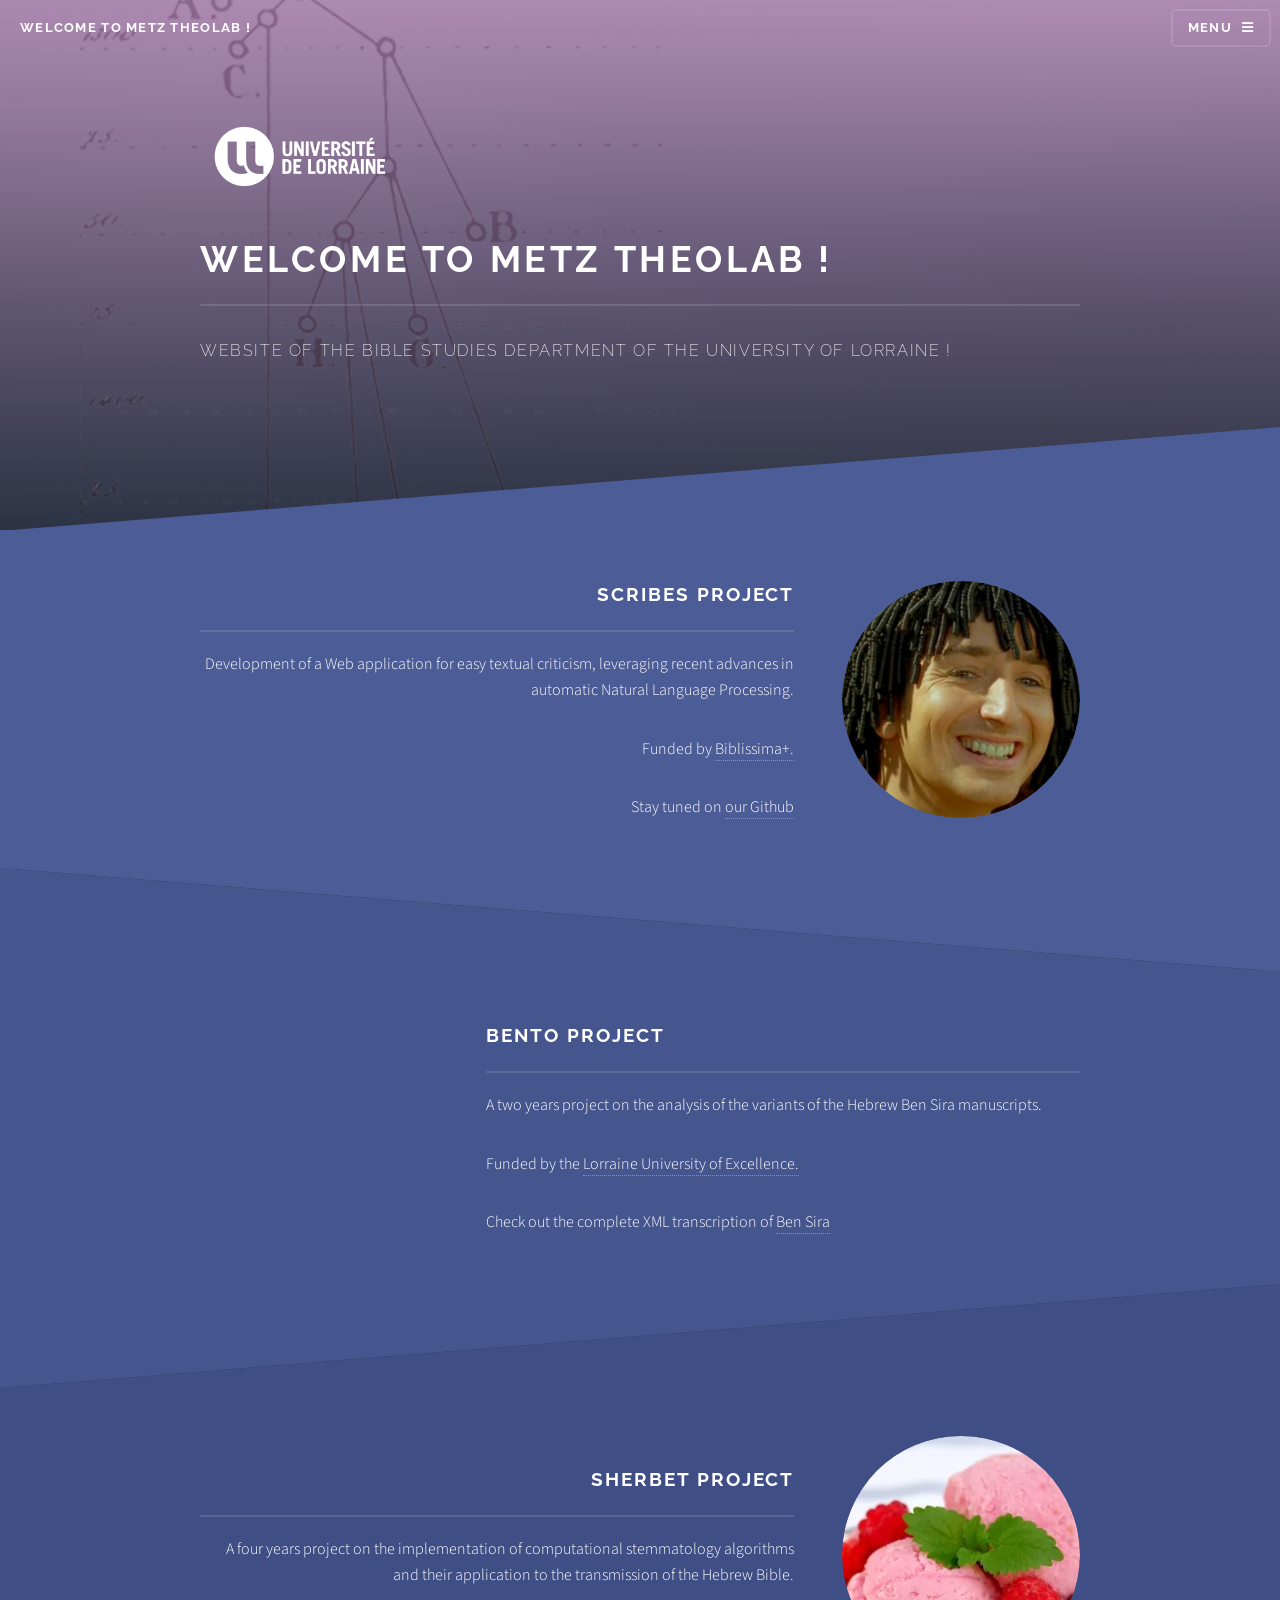
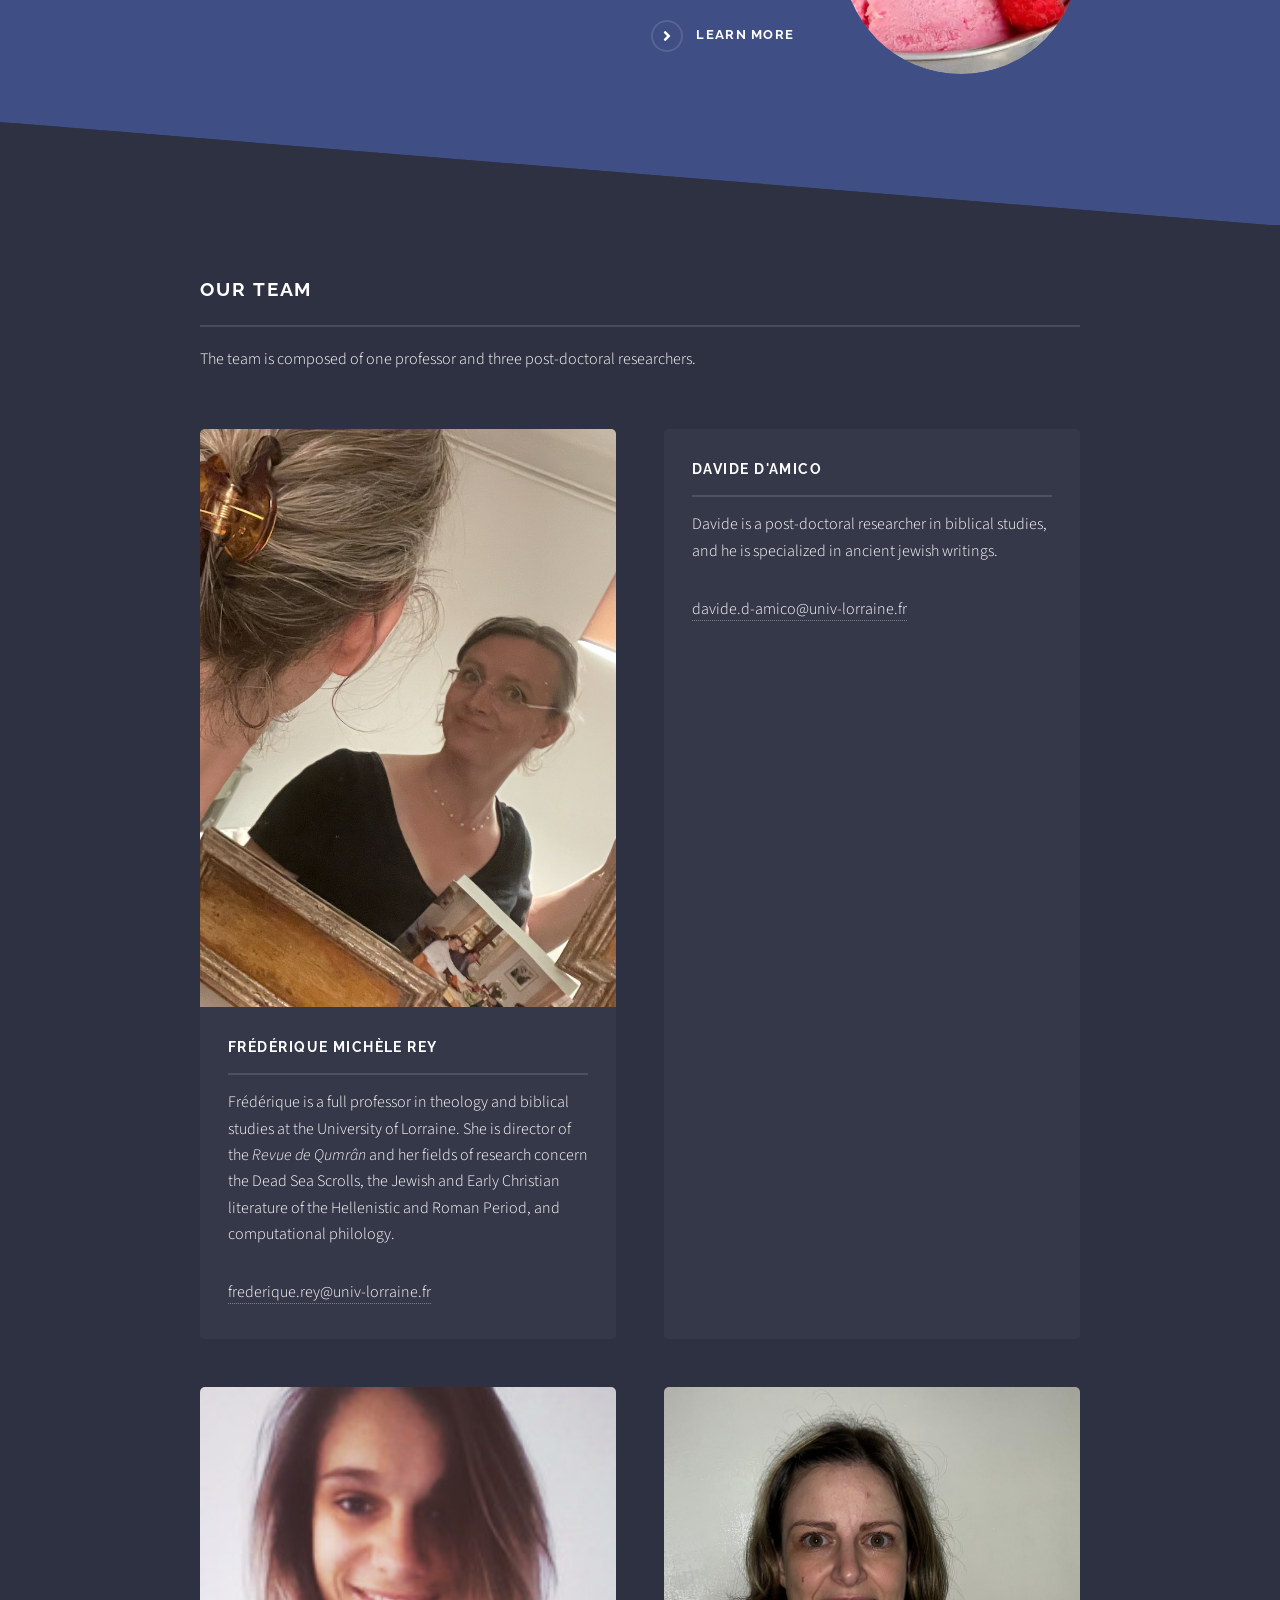
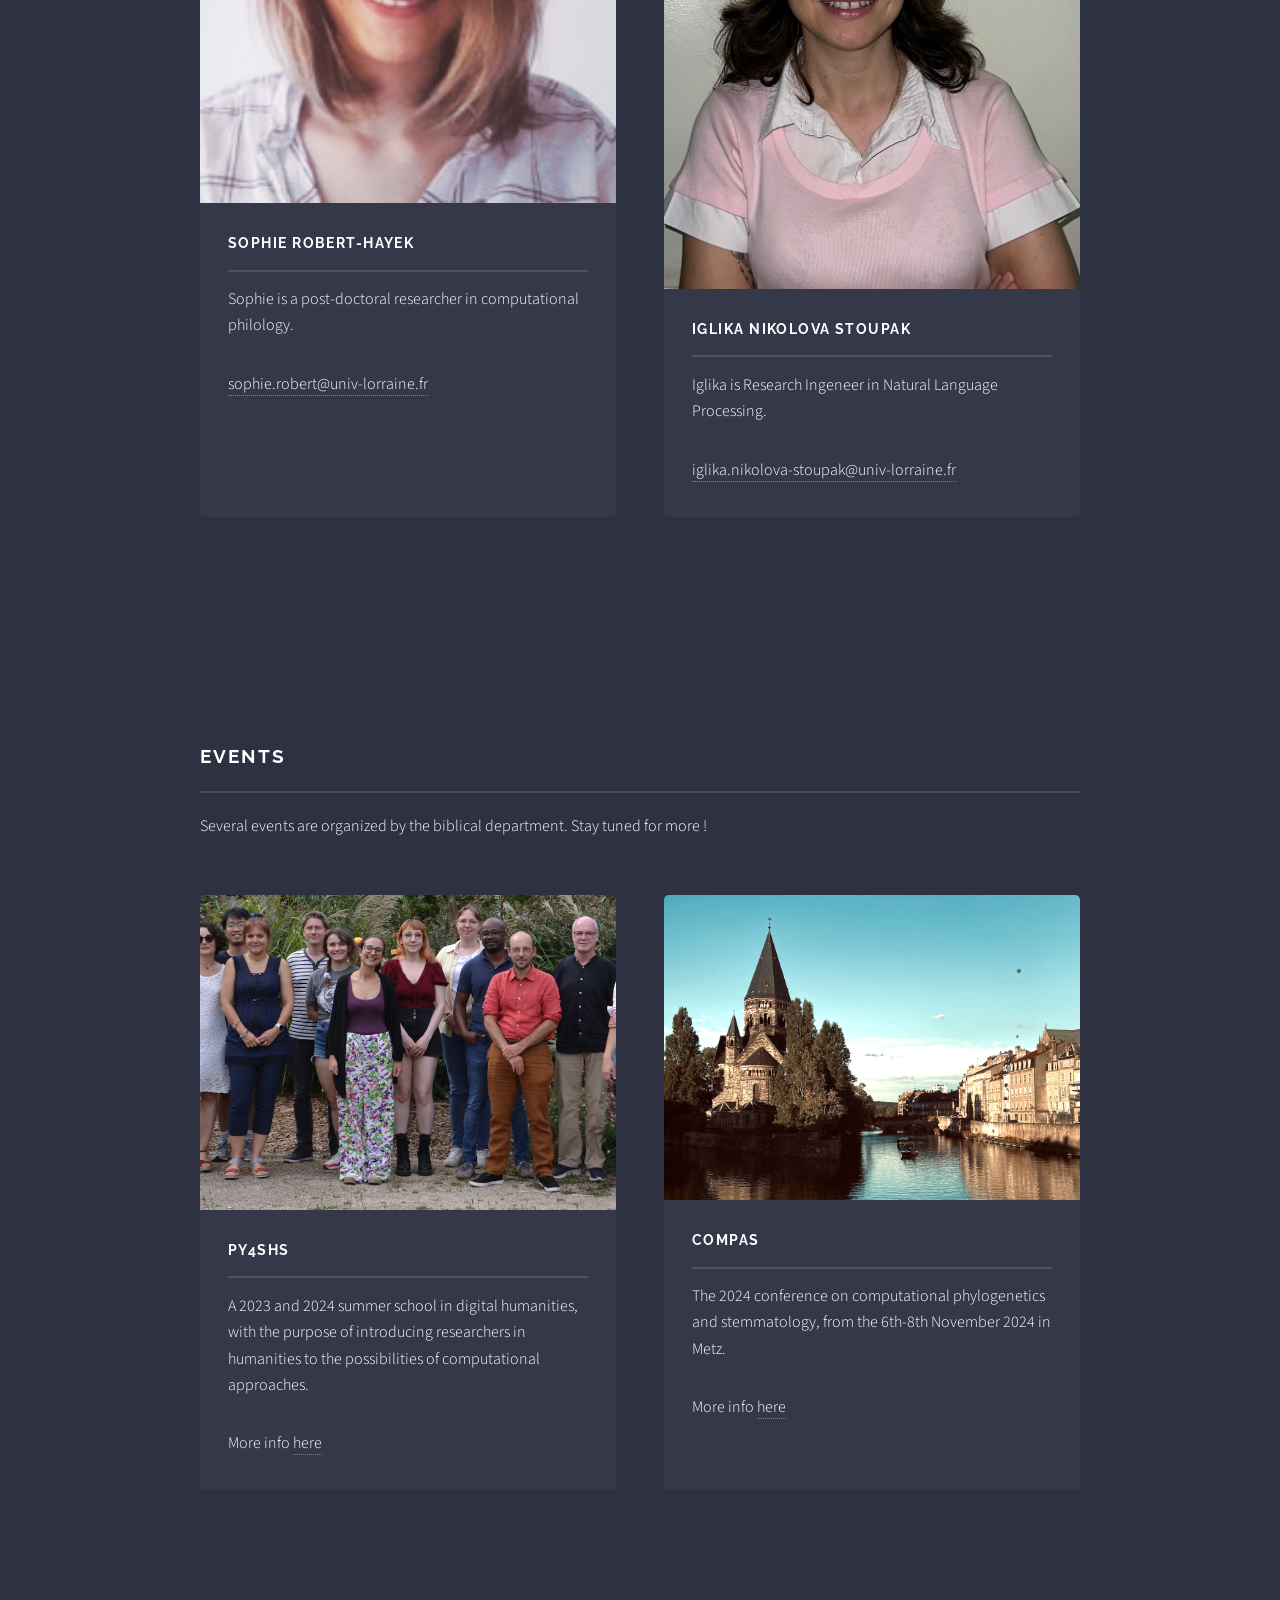
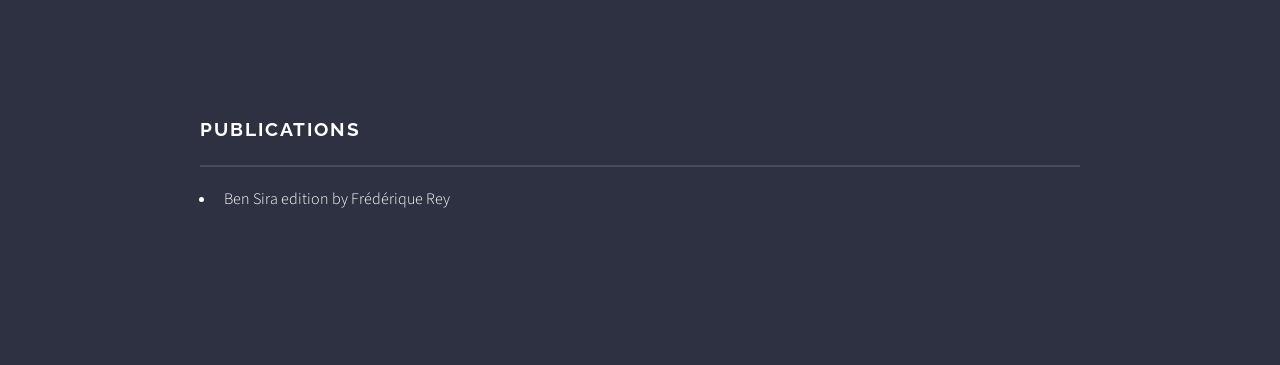
==== commit 107cc5e6: "Update index.html" ====
--- a/public/index.html
+++ b/public/index.html
@@ -1,167 +1,175 @@
-<!DOCTYPE HTML>
-<!--
-	Solid State by HTML5 UP
-	html5up.net | @ajlkn
-	Free for personal and commercial use under the CCA 3.0 license (html5up.net/license)
--->
-<html>
-	<head>
-		<title>Metz theolab</title>
-		<meta charset="utf-8" />
-		<meta name="viewport" content="width=device-width, initial-scale=1, user-scalable=no" />
-		<link rel="stylesheet" href="assets/css/main.css" />
-		<noscript><link rel="stylesheet" href="assets/css/noscript.css" /></noscript>
-	</head>
-	<body class="is-preload">
-
-		<!-- Page Wrapper -->
-			<div id="page-wrapper">
-
-				<!-- Header -->
-					<header id="header" class="alt">
-						<h1><a href="index.html">Welcome to Metz theolab !</a></h1>
-						<nav>
-							<a href="#menu">Menu</a>
-						</nav>
-					</header>
-
-				<!-- Menu -->
-					<nav id="menu">
-						<div class="inner">
-							<h2>Menu</h2>
-							<ul class="links">
-								<li><a href="index.html">Home</a></li>
-								<li><a href="#projects">Projects</a></li>
-								<li><a href="#team">Team</a></li>
-								<li><a href="#events">Events</a></li>
-								<li><a href="#publications">Publications</a></li>
-
-							</ul>
-							<a href="#" class="close">Close</a>
-						</div>
-					</nav>
-
-				<!-- Banner -->
-					<section id="banner">
-						<div class="inner">
-							<div class="logo"><img src="images/logo.png" alt="" width="200px" /></div>
-							<h2>Welcome to Metz theolab !</h2>
-							<p>Website of the Bible studies department of the University of Lorraine !</p>
-						</div>
-					</section>
-
-				<!-- Wrapper -->
-					<section id="projects">
-
-						<!-- One -->
-							<section id="one" class="wrapper spotlight style1">
-								<div class="inner">
-									<a href="#" class="image"><img src="images/scribes.png" alt="" /></a>
-									<div class="content">
-										<h2 class="major">SCRIBES project</h2>
-										<p>Development of a Web application for easy textual criticism, leveraging recent advances in automatic Natural Language Processing.</p>
-										<p>Funded by <a href="https://projet.biblissima.fr">Biblissima+.</a></p>
-										<p>Stay tuned on <a href="https://github.com/orgs/scribes-app/repositories">our Github</a></p>
-									</div>
-								</div>
-							</section>
-
-						<!-- Two -->
-							<section id="two" class="wrapper alt spotlight style2">
-								<div class="inner">
-									<a href="#" class="image"><img src="images/bs.jpeg" alt="" /></a>
-									<div class="content">
-										<h2 class="major">BENTO project</h2>
-										<p>A two years project on the analysis of the variants of the Hebrew Ben Sira manuscripts.</p>
-										<p>Funded by the <a href="https://www.univ-lorraine.fr/lue/">Lorraine University of Excellence.</a></p>
-										<p>Check out the complete XML transcription of <a href="https://github.com/metz-theolab/bensira-xml">Ben Sira</a></p>
-									</div>
-								</div>
-							</section>
-
-						<!-- Three -->
-							<section id="three" class="wrapper spotlight style3">
-								<div class="inner">
-									<a href="#" class="image"><img src="images/qumran.jpeg" alt="" /></a>
-									<div class="content">
-										<h2 class="major">SHERBET project</h2>
-										<p>A four years project on the implementation of computational stemmatology algorithms and their application to the transmission of the Hebrew Bible.</p>
-										<p>Check out the <a href="https://github.com/metz-theolab/stemmabench">stemmabench</a></p>
-									</div>
-								</div>
-							</section>
-
-						<!-- Four -->
-							<section id="team" class="wrapper alt style1">
-								<div class="inner">
-									<h2 class="major">Our team</h2>
-									<p>The team is composed of one professor and two post-doctoral researcher.</p>
-									<section class="features">
-										<article>
-											<a class="image"><img src="images/pic04.jpg" alt="" /></a>
-											<h3 class="major">Frédérique Rey</h3>
-											<p>Frédérique is a full professor in theology and biblical studies.</p>
-										</article>
-										<article>
-											<a class="image"><img src="images/pic05.jpg" alt="" /></a>
-											<h3 class="major">Davide D'Amico</h3>
-											<p>Davide is a post-doctoral researcher in biblical studies, and he is specialized in ancient jewish writings.</p>
-										</article>
-										<article>
-											<a class="image"><img src="images/pic06.jpg" alt="" /></a>
-											<h3 class="major">Sophie Robert-Hayek</h3>
-											<p>Sophie is a post-doctoral researcher in computational philology.</p>
-											<p><a href= "mailto: sophie.robert@univ-lorraine.fr"> sophie.robert@univ-lorraine.fr</p>
-										</article>
-									</section>
-								</div>
-							</section>
-
-					</section>
-
-				<!-- Footer -->
-					<section id="events" class="wrapper alt style1">
-
-						<div class="inner">
-							<h2 class="major">Events</h2>
-							<p>Several events are organized by the biblical department. Stay tuned for more !</p>
-						<section class="features">
-						<article>
-							<a class="image"><img src="images/py4shs.png" alt="" /></a>
-							<h3 class="major">Py4SHS</h3>
-							<p>A 2023 and 2024 summer school in digital humanities, with the purpose of introducing researchers in humanities to the possibilities of computational approaches.</p>
-							<p>More info <a href="https://py4shs.github.io">here</p>
-						</article>
-						<article>
-							<a class="image"><img src="images/compas.png" alt="" /></a>
-							<h3 class="major">COMPAS</h3>
-							<p>The 2024 conference on computational phylogenetics and stemmatology, from the 6th-8th November 2024 in Metz.</p>
-							<p>More info <a href= "https://compas2024.github.io">here</p>
-						</article>
-					</section>
-
-						</div>
-					</section>
-				</section>
-					<section id="publications" class="wrapper alt style1">
-						<div class="inner">
-							<h2 class="major">Publications</h2>
-						<ul>
-						<li>Ben Sira edition by Frédérique Rey</li>
-						</ul>
-					</div>
-
-					</section>
-
-			</div>
-
-		<!-- Scripts -->
-			<script src="assets/js/jquery.min.js"></script>
-			<script src="assets/js/jquery.scrollex.min.js"></script>
-			<script src="assets/js/browser.min.js"></script>
-			<script src="assets/js/breakpoints.min.js"></script>
-			<script src="assets/js/util.js"></script>
-			<script src="assets/js/main.js"></script>
-
-	</body>
+<!DOCTYPE HTML>
+<!--
+	Solid State by HTML5 UP
+	html5up.net | @ajlkn
+	Free for personal and commercial use under the CCA 3.0 license (html5up.net/license)
+-->
+<html>
+	<head>
+		<title>Metz theolab</title>
+		<meta charset="utf-8" />
+		<meta name="viewport" content="width=device-width, initial-scale=1, user-scalable=no" />
+		<link rel="stylesheet" href="assets/css/main.css" />
+		<noscript><link rel="stylesheet" href="assets/css/noscript.css" /></noscript>
+	</head>
+	<body class="is-preload">
+
+		<!-- Page Wrapper -->
+			<div id="page-wrapper">
+
+				<!-- Header -->
+					<header id="header" class="alt">
+						<h1><a href="index.html">Welcome to Metz theolab !</a></h1>
+						<nav>
+							<a href="#menu">Menu</a>
+						</nav>
+					</header>
+
+				<!-- Menu -->
+					<nav id="menu">
+						<div class="inner">
+							<h2>Menu</h2>
+							<ul class="links">
+								<li><a href="index.html">Home</a></li>
+								<li><a href="#projects">Projects</a></li>
+								<li><a href="#team">Team</a></li>
+								<li><a href="#events">Events</a></li>
+								<li><a href="#publications">Publications</a></li>
+
+							</ul>
+							<a href="#" class="close">Close</a>
+						</div>
+					</nav>
+
+				<!-- Banner -->
+					<section id="banner">
+						<div class="inner">
+							<div class="logo"><img src="images/logo.png" alt="" width="200px" /></div>
+							<h2>Welcome to Metz theolab !</h2>
+							<p>Website of the Bible studies department of the University of Lorraine !</p>
+						</div>
+					</section>
+
+				<!-- Wrapper -->
+					<section id="projects">
+
+						<!-- One -->
+							<section id="one" class="wrapper spotlight style1">
+								<div class="inner">
+									<a href="#" class="image"><img src="images/scribes-icon-2.png" alt="" /></a>
+									<div class="content">
+										<h2 class="major">SCRIBES project</h2>
+										<p>Development of a Web application for easy textual criticism, leveraging recent advances in automatic Natural Language Processing.</p>
+										<p>Funded by <a href="https://projet.biblissima.fr">Biblissima+.</a></p>
+										<p>Stay tuned on <a href="https://github.com/orgs/scribes-app/repositories">our Github</a></p>
+									</div>
+								</div>
+							</section>
+
+						<!-- Two -->
+							<section id="two" class="wrapper alt spotlight style2">
+								<div class="inner">
+									<a href="#" class="image"><img src="images/bento.png" alt="" /></a>
+									<div class="content">
+										<h2 class="major">BENTO project</h2>
+										<p>A two years project on the analysis of the variants of the Hebrew Ben Sira manuscripts.</p>
+										<p>Funded by the <a href="https://www.univ-lorraine.fr/lue/">Lorraine University of Excellence.</a></p>
+										<p>Check out the complete XML transcription of <a href="https://github.com/metz-theolab/bensira-xml">Ben Sira</a></p>
+									</div>
+								</div>
+							</section>
+
+						<!-- Three -->
+							<section id="three" class="wrapper spotlight style3">
+								<div class="inner">
+									<a href="#" class="image"><img src="images/sherbet-icon.webp" alt="" /></a>
+									<div class="content">
+										<h2 class="major">SHERBET project</h2>
+										<p>A four years project on the implementation of computational stemmatology algorithms and their application to the transmission of the Hebrew Bible.</p>
+										<a href="sherbet.html" class="special">Learn more</a>
+									</div>
+								</div>
+							</section>
+
+						<!-- Four -->
+							<section id="team" class="wrapper alt style1">
+								<div class="inner">
+									<h2 class="major">Our team</h2>
+									<p>The team is composed of one professor and three post-doctoral researchers.</p>
+									<section class="features">
+										<article>
+											<a class="image"><img src="images/frederique3.png" alt="" /></a>
+											<h3 class="major">Frédérique Michèle Rey</h3>
+											<p>Frédérique is a full professor in theology and biblical studies at the University of Lorraine. She is director of the <i>Revue de Qumrân</i> and her fields of research concern the Dead Sea Scrolls, the Jewish and Early Christian literature of the Hellenistic and Roman Period, and computational philology.</p>
+											<p><a href= "mailto: frederique.rey@univ-lorraine.fr">frederique.rey@univ-lorraine.fr</a></p>
+										</article>
+										<article>
+											<a class="image"><img src="images/pic05.jpg" alt="" /></a>
+											<h3 class="major">Davide D'Amico</h3>
+											<p>Davide is a post-doctoral researcher in biblical studies, and he is specialized in ancient jewish writings.</p>
+											<p><a href= "mailto: davide.d-amico@univ-lorraine.fr">davide.d-amico@univ-lorraine.fr</a></p>
+										</article>
+										<article>
+											<a class="image"><img src="images/sophie.jpeg" alt="" /></a>
+											<h3 class="major">Sophie Robert-Hayek</h3>
+											<p>Sophie is a post-doctoral researcher in computational philology. </p>
+											<p><a href= "mailto: sophie.robert@univ-lorraine.fr">sophie.robert@univ-lorraine.fr</a></p>
+										</article>
+										<article>
+											<a class="image"><img src="images/iglika.jpg" alt="" /></a>
+											<h3 class="major">Iglika Nikolova Stoupak</h3>
+											<p>Iglika is Research Ingeneer in Natural Language Processing.</p>
+											<p><a href= "mailto: iglika.nikolova-stoupak@univ-lorraine.fr">iglika.nikolova-stoupak@univ-lorraine.fr</a></p>
+										</article>
+									</section>
+								</div>
+							</section>
+
+					</section>
+
+				<!-- Footer -->
+					<section id="events" class="wrapper alt style1">
+
+						<div class="inner">
+							<h2 class="major">Events</h2>
+							<p>Several events are organized by the biblical department. Stay tuned for more !</p>
+						<section class="features">
+						<article>
+							<a class="image"><img src="images/py4shs.png" alt="" /></a>
+							<h3 class="major">Py4SHS</h3>
+							<p>A 2023 and 2024 summer school in digital humanities, with the purpose of introducing researchers in humanities to the possibilities of computational approaches.</p>
+							<p>More info <a href="https://py4shs.github.io">here</a></p>
+						</article>
+						<article>
+							<a class="image"><img src="images/compas.png" alt="" /></a>
+							<h3 class="major">COMPAS</h3>
+							<p>The 2024 conference on computational phylogenetics and stemmatology, from the 6th-8th November 2024 in Metz.</p>
+							<p>More info <a href= "https://compas2024.github.io">here</a></p>
+						</article>
+					</section>
+
+						</div>
+					</section>
+				</section>
+					<section id="publications" class="wrapper alt style1">
+						<div class="inner">
+							<h2 class="major">Publications</h2>
+						<ul>
+						<li>Ben Sira edition by Frédérique Rey</li>
+						</ul>
+					</div>
+
+					</section>
+
+			</div>
+
+		<!-- Scripts -->
+			<script src="assets/js/jquery.min.js"></script>
+			<script src="assets/js/jquery.scrollex.min.js"></script>
+			<script src="assets/js/browser.min.js"></script>
+			<script src="assets/js/breakpoints.min.js"></script>
+			<script src="assets/js/util.js"></script>
+			<script src="assets/js/main.js"></script>
+
+	</body>
 </html>
--- a/public/assets/css/main.css
+++ b/public/assets/css/main.css
@@ -100,7 +100,9 @@
 
 	body {
 		background-color: #2e3141;
-		background-image: linear-gradient(to top, rgba(46, 49, 65, 0.8), rgba(46, 49, 65, 0.8)), url("../../images/bg.jpg");
+		/* background-image: linear-gradient(to top, rgba(46, 49, 65, 0.8), rgba(46, 49, 65, 0.8)), url("../../images/bg.jpg"); */
+		background-image: linear-gradient(to top, rgba(46, 49, 65, 0.8), rgba(174, 127, 177, 0.8)), url("../../images/bg.jpg");
+
 		background-size: auto,
  cover;
 		background-attachment: fixed,
@@ -2474,6 +2476,7 @@
 		ol li {
 			padding-left: 0.25em;
 		}
+	
 
 	ul {
 		list-style: disc;
@@ -3466,7 +3469,9 @@
 			#banner {
 				padding: 7em 0 8.25em 0 ;
 				background-color: #2e3141;
-				background-image: linear-gradient(to top, rgba(46, 49, 65, 0.8), rgba(46, 49, 65, 0.8)), url("../../images/bg.jpg");
+				/* background-image: linear-gradient(to top, rgba(46, 49, 65, 0.8), rgba(46, 49, 65, 0.8)), url("../../images/bg.jpg"); */
+				background-image: linear-gradient(to top, rgba(46, 49, 65, 0.8), rgba(174, 127, 177, 0.8)), url("../../images/bg.jpg");
+
 				background-size: auto,
  cover;
 				background-position: center,
@@ -3578,7 +3583,8 @@
 		#wrapper > header {
 			padding: 9em 0 6.25em 0 ;
 			background-color: #2e3141;
-			background-image: linear-gradient(to top, rgba(46, 49, 65, 0.8), rgba(46, 49, 65, 0.8)), url("../../images/bg.jpg");
+			/* background-image: linear-gradient(to top, rgba(46, 49, 65, 0.8), rgba(46, 49, 65, 0.8)), url("../../images/bg.jpg"); */
+			background-image: linear-gradient(to top, rgba(46, 49, 65, 0.8), rgba(174, 127, 177, 0.8)), url("../../images/bg.jpg");
 			background-size: auto,
  cover;
 			background-position: center,
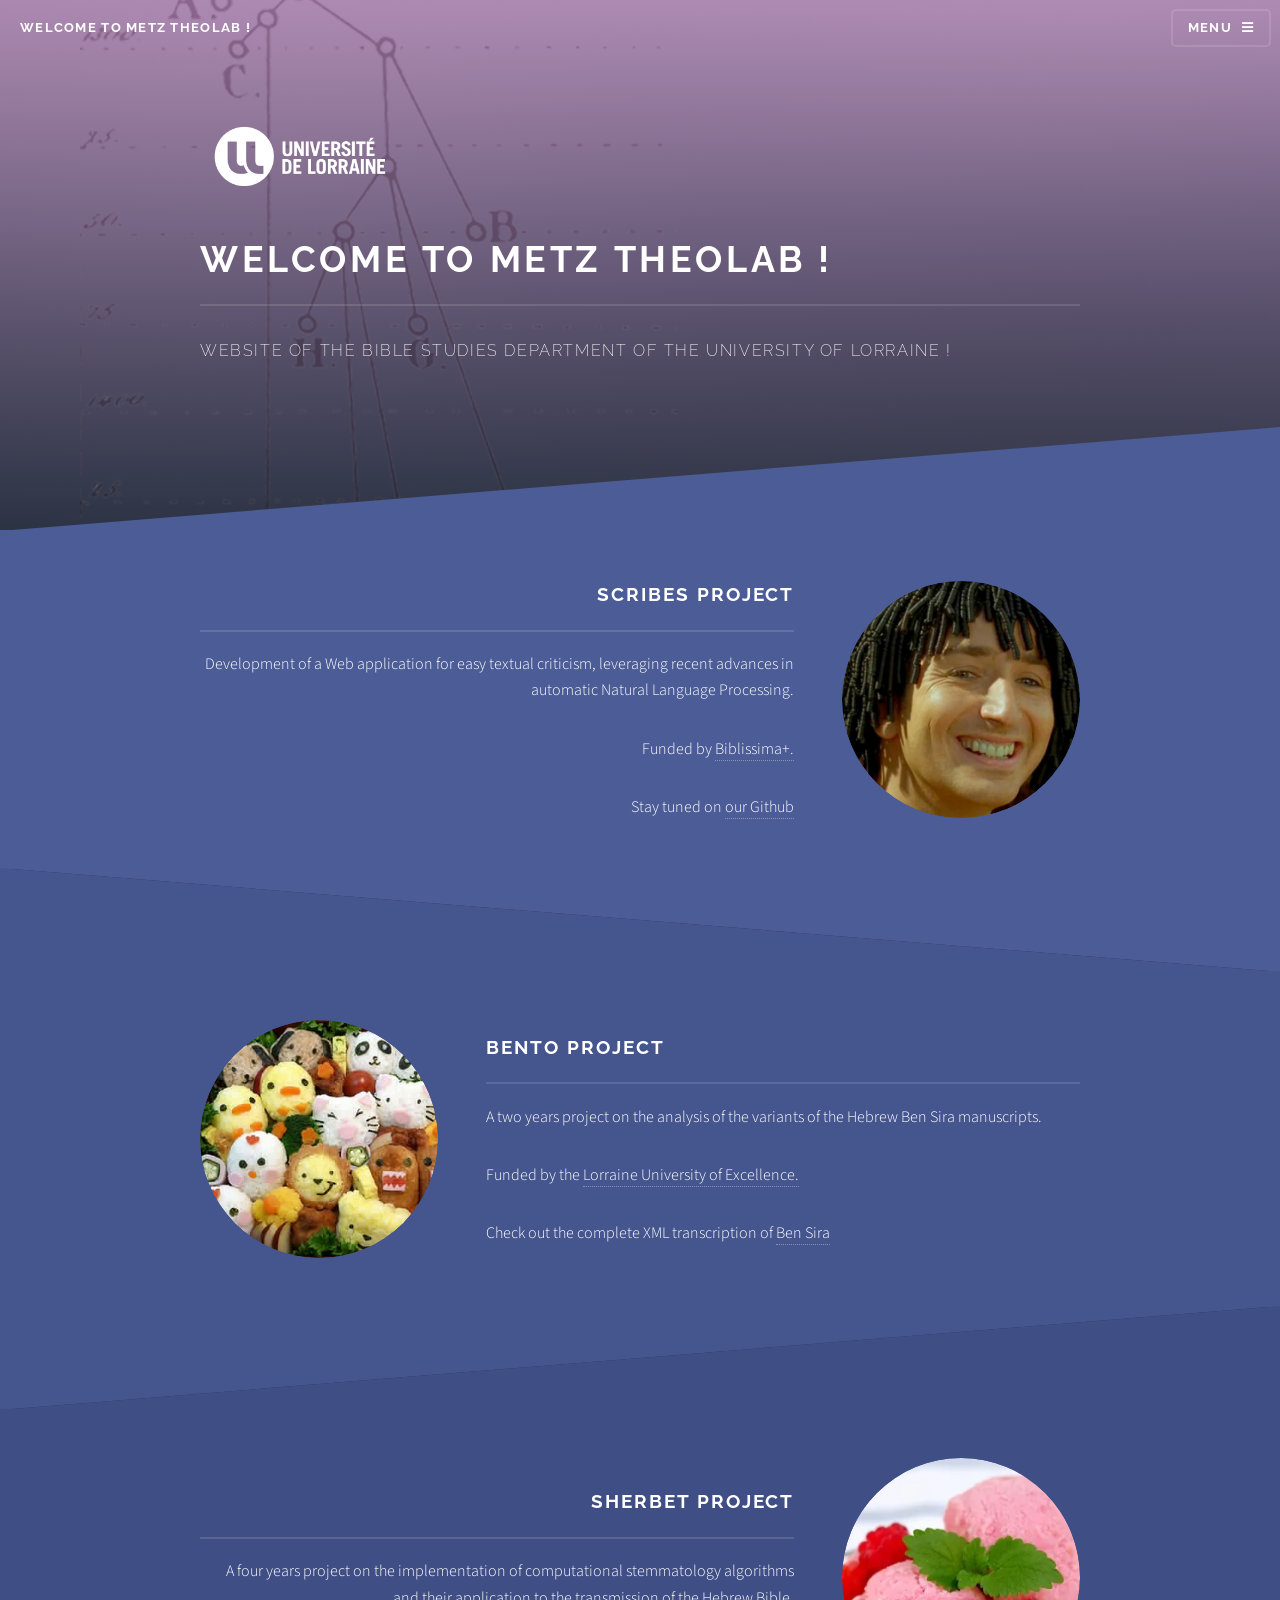
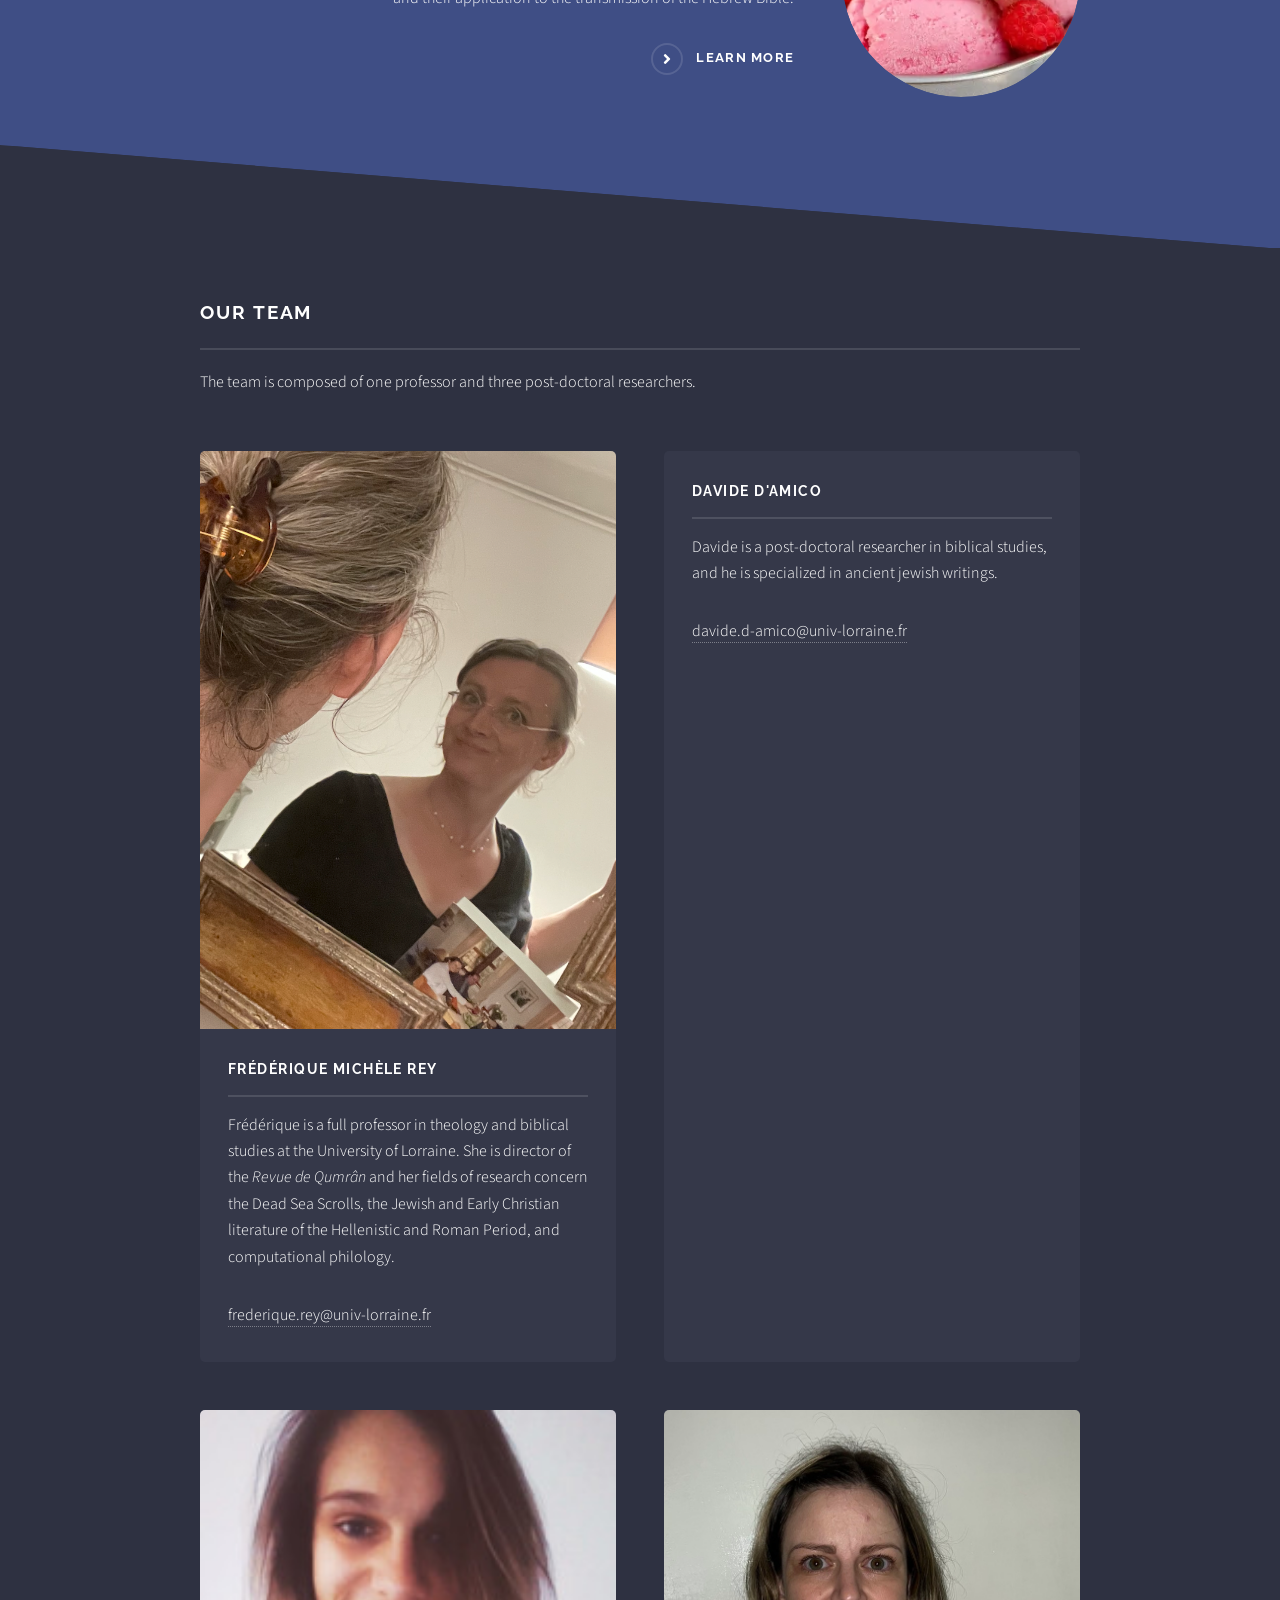
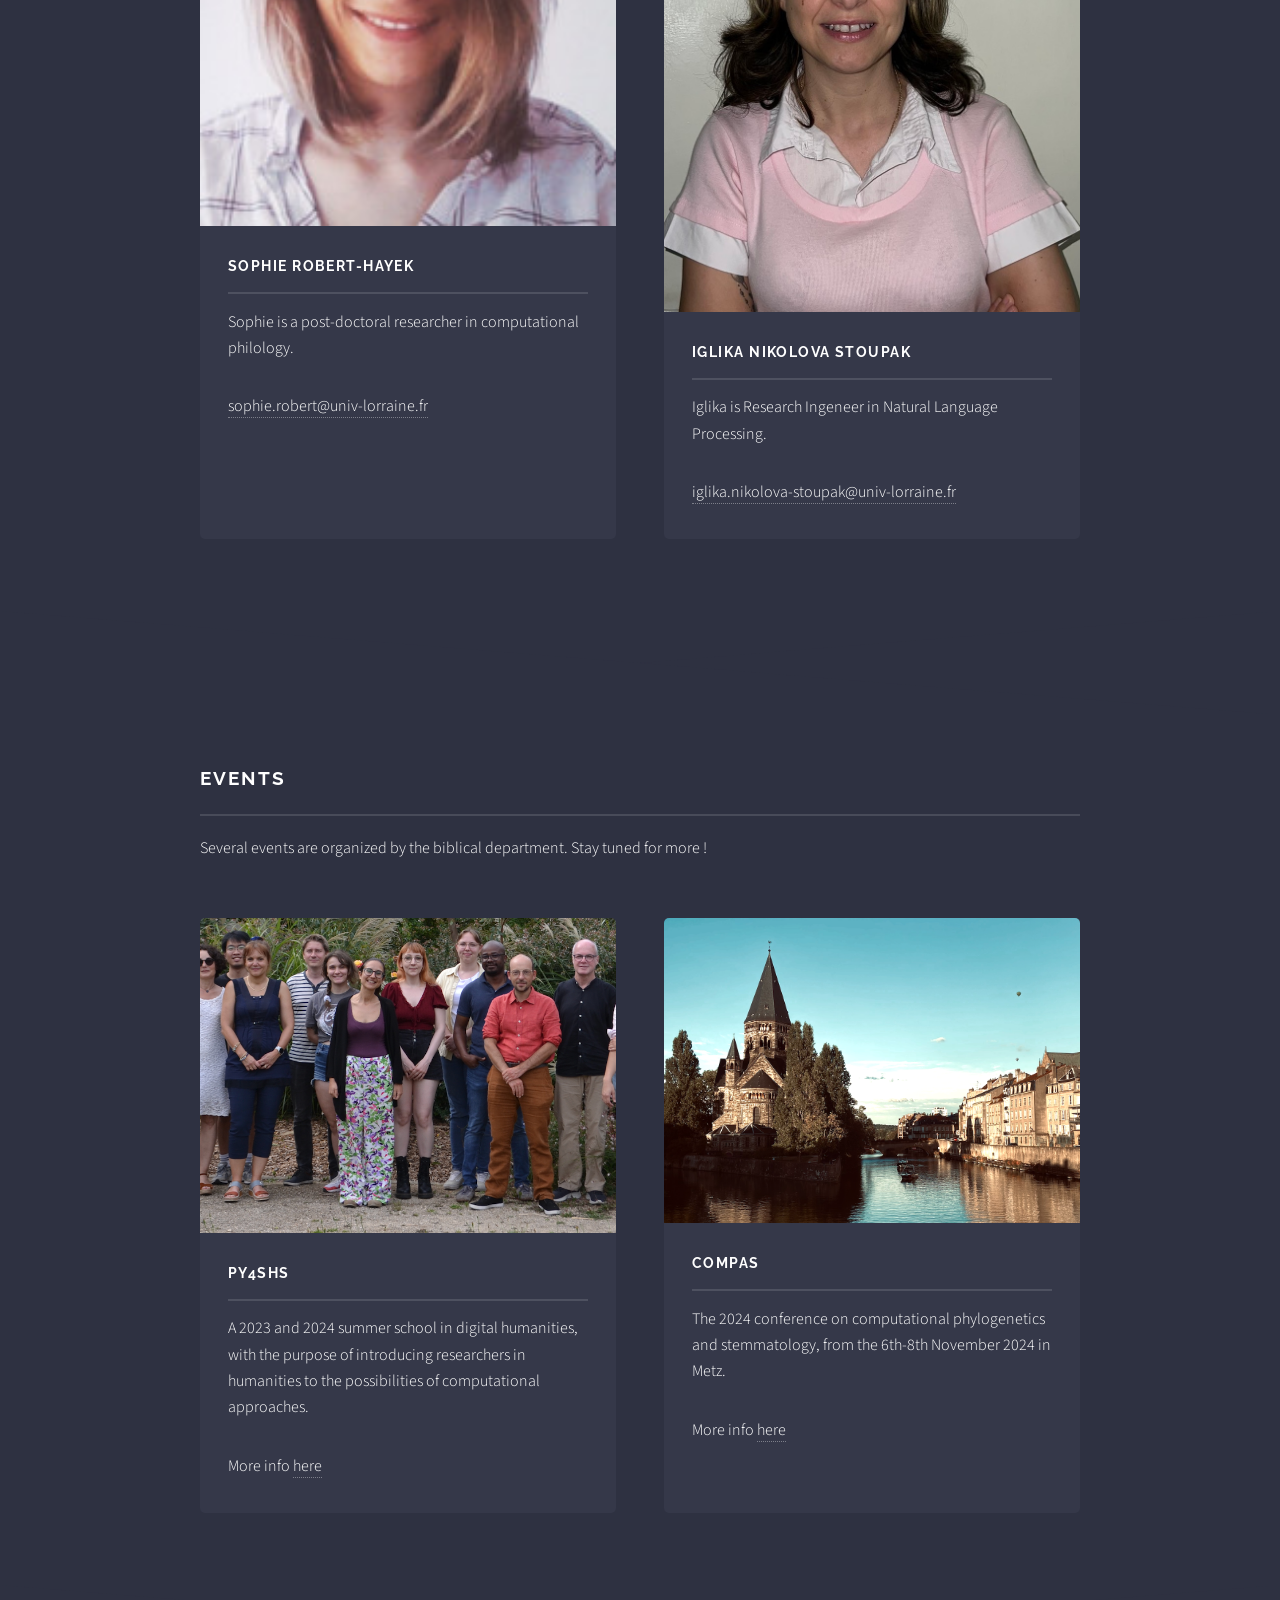
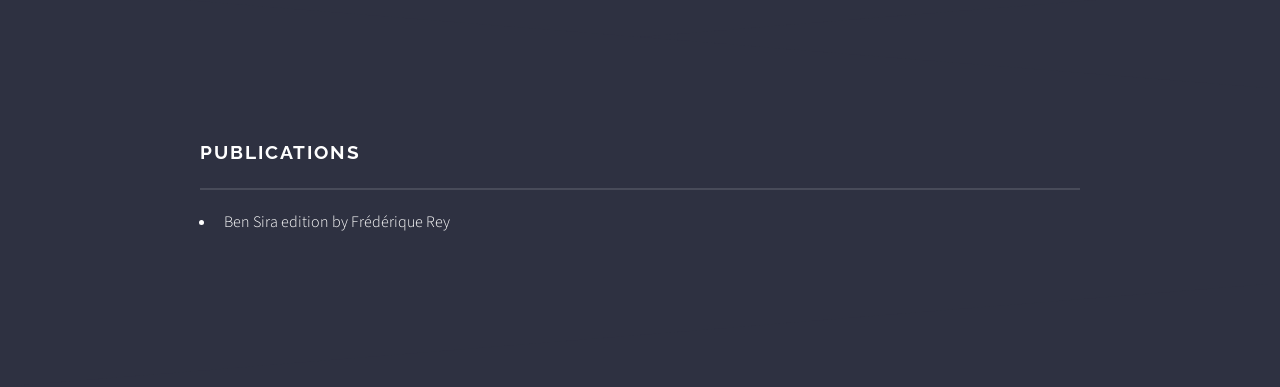
==== commit 51a7fd13: "Creation Scribes and Sherbet page" ====
--- a/public/index.html
+++ b/public/index.html
@@ -69,7 +69,7 @@
 						<!-- Two -->
 							<section id="two" class="wrapper alt spotlight style2">
 								<div class="inner">
-									<a href="#" class="image"><img src="images/bento.png" alt="" /></a>
+									<a href="#" class="image"><img src="images/bento-icon-2.png" alt="" /></a>
 									<div class="content">
 										<h2 class="major">BENTO project</h2>
 										<p>A two years project on the analysis of the variants of the Hebrew Ben Sira manuscripts.</p>
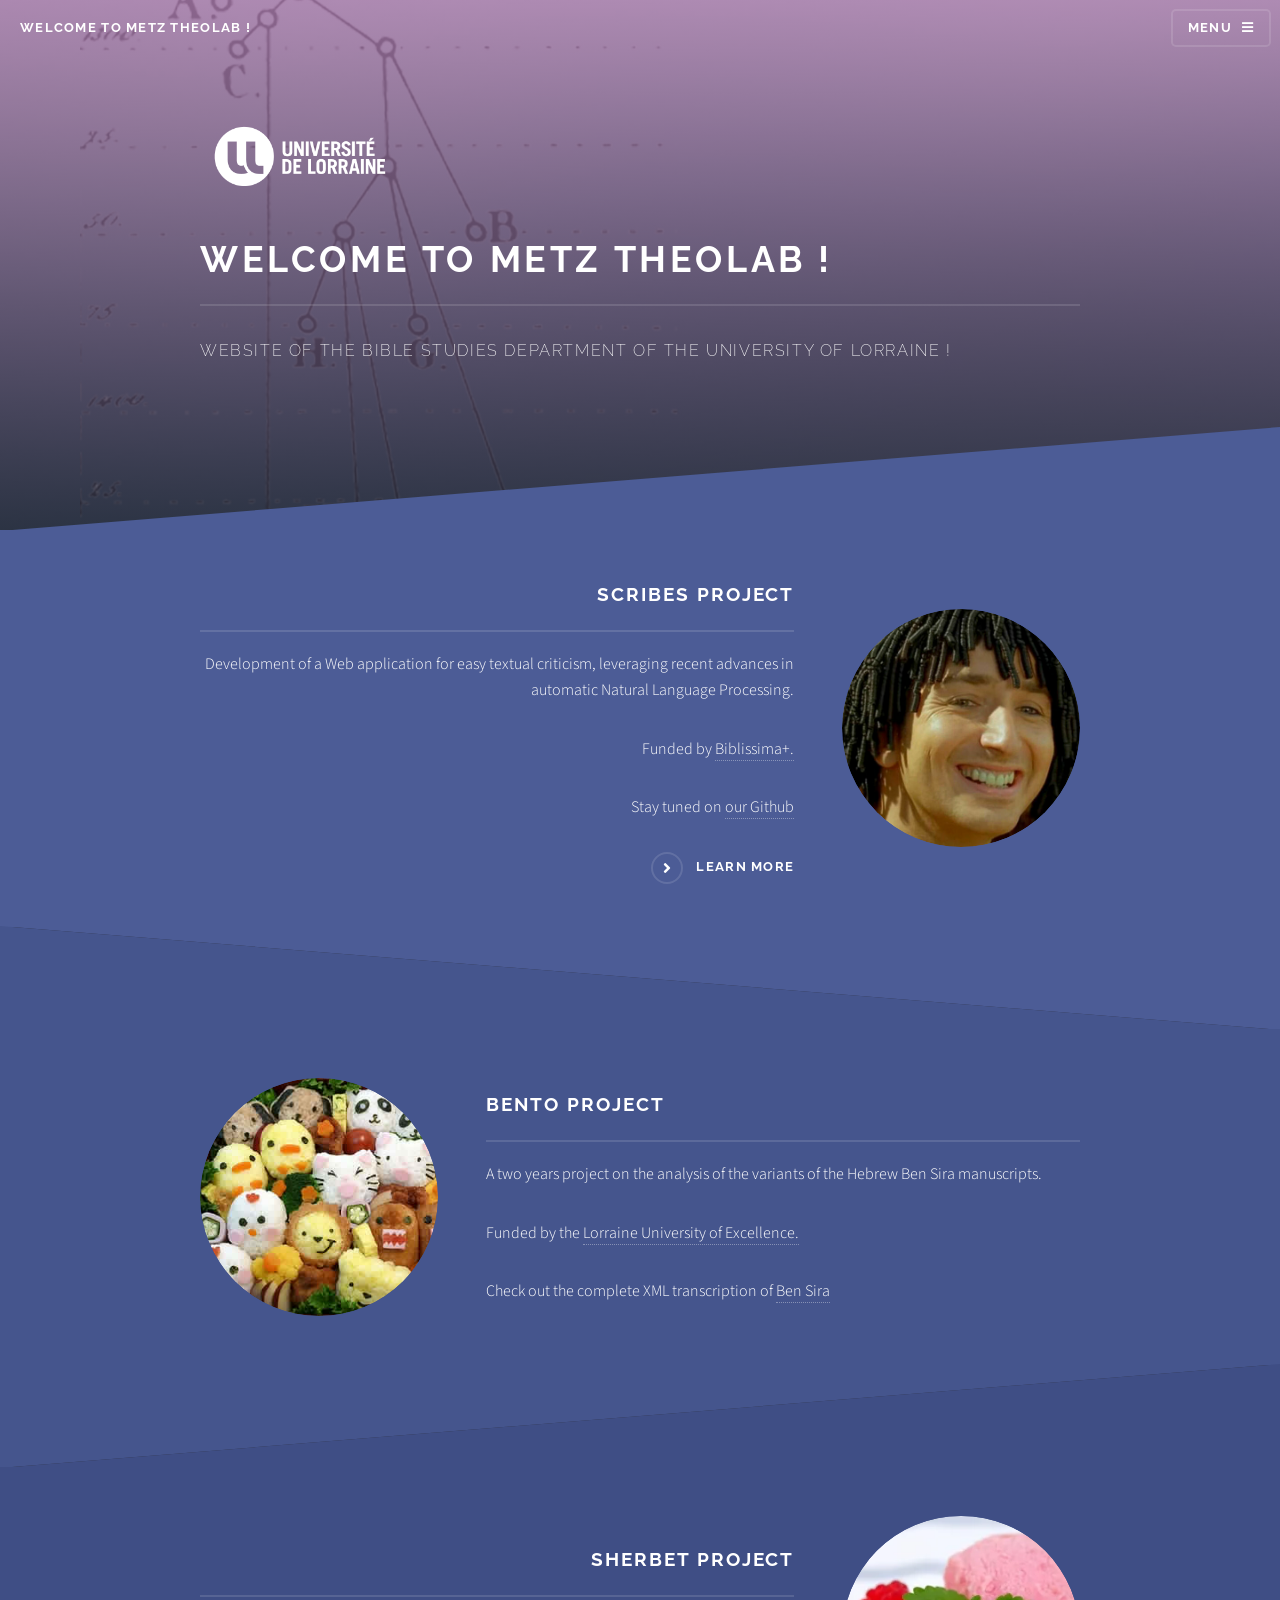
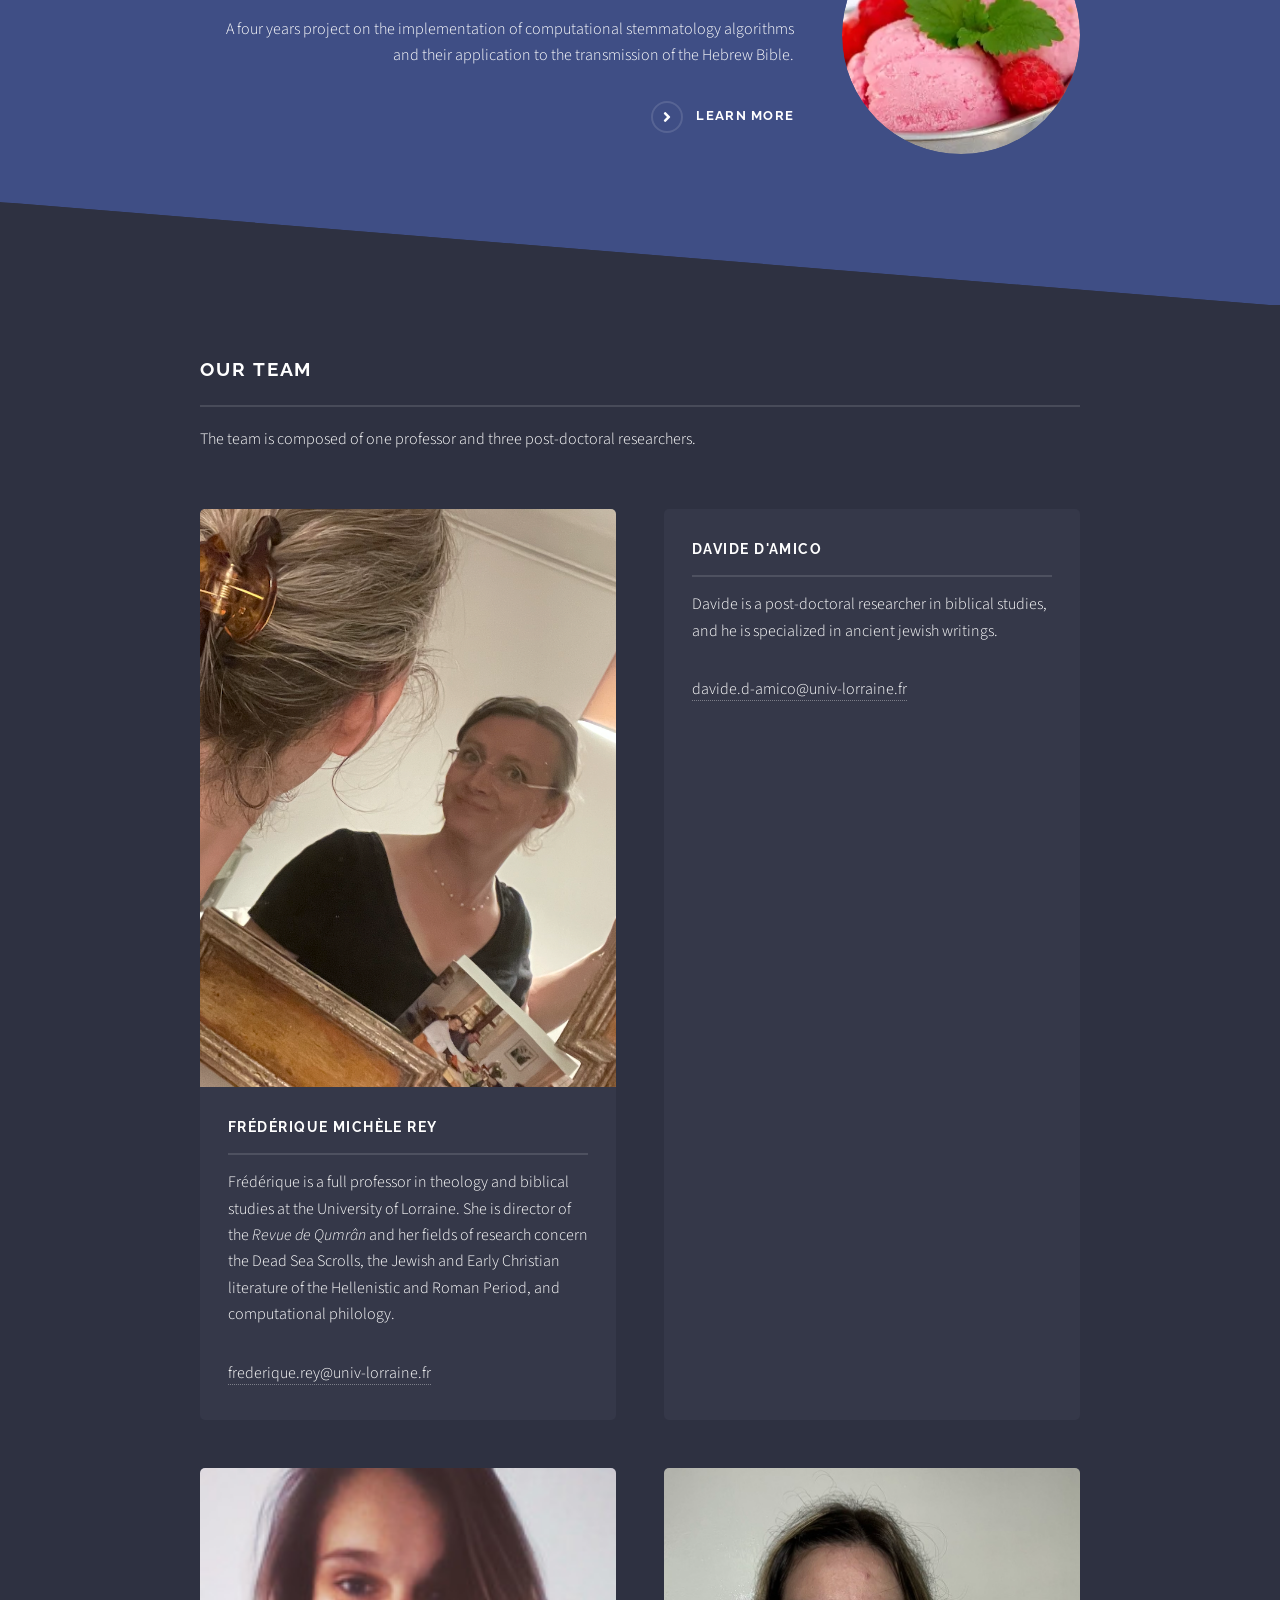
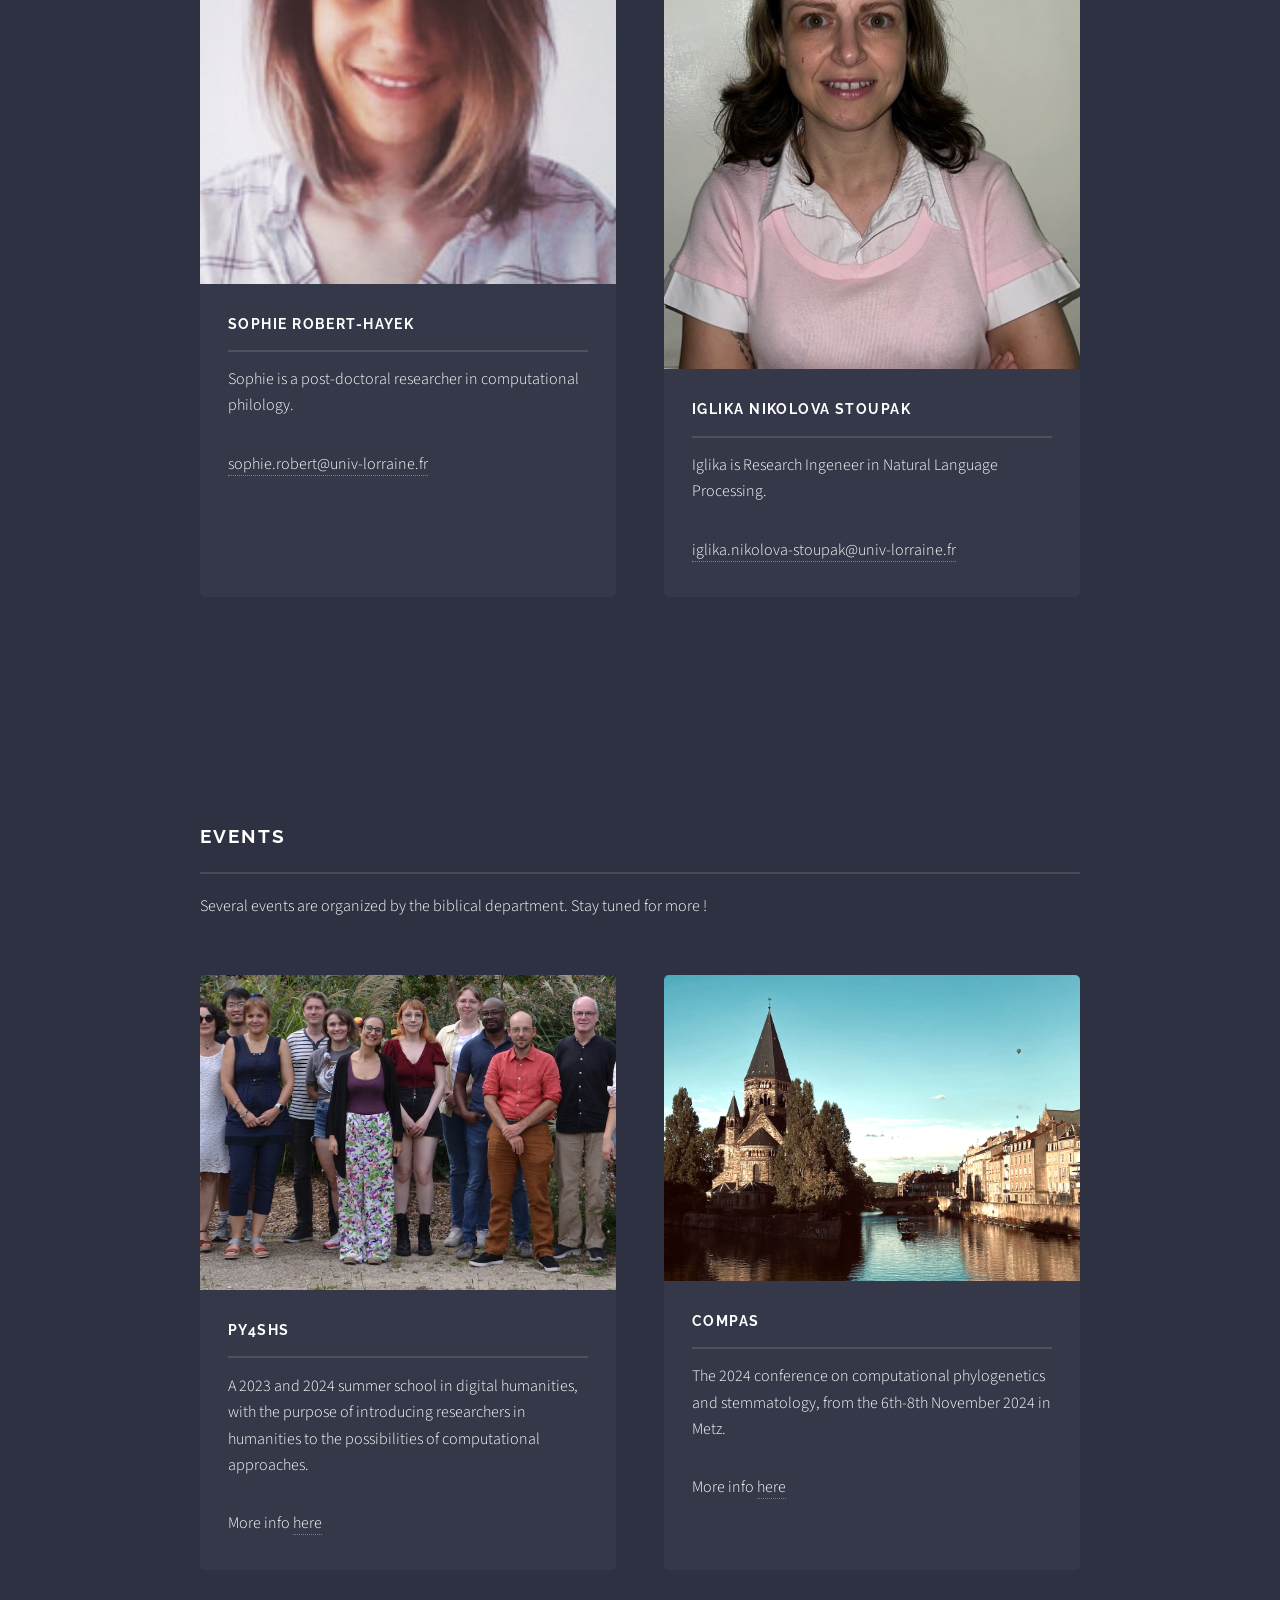
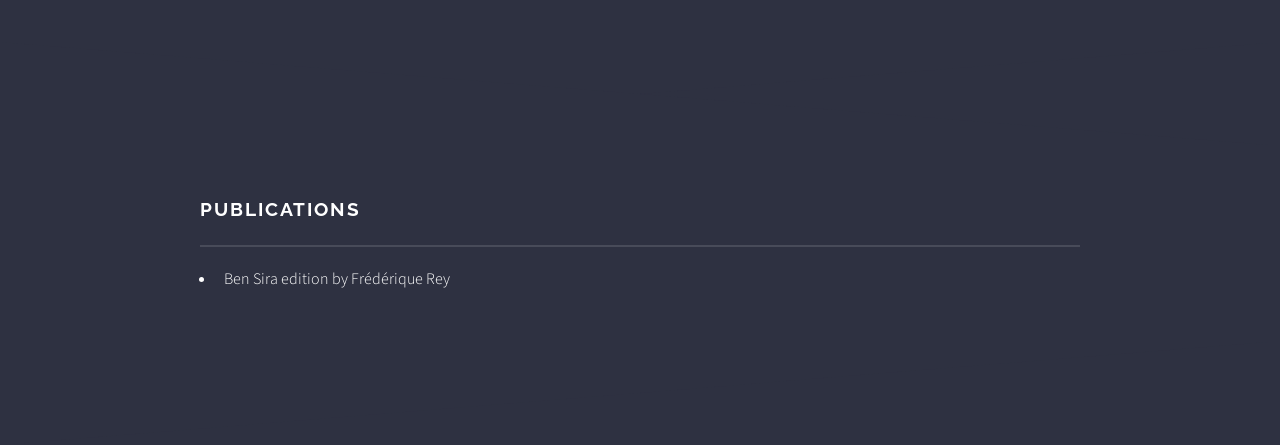
==== commit 77e55016: "create scribes page" ====
--- a/public/index.html
+++ b/public/index.html
@@ -62,6 +62,7 @@
 										<p>Development of a Web application for easy textual criticism, leveraging recent advances in automatic Natural Language Processing.</p>
 										<p>Funded by <a href="https://projet.biblissima.fr">Biblissima+.</a></p>
 										<p>Stay tuned on <a href="https://github.com/orgs/scribes-app/repositories">our Github</a></p>
+										<a href="scribes.html" class="special">Learn more</a>
 									</div>
 								</div>
 							</section>
